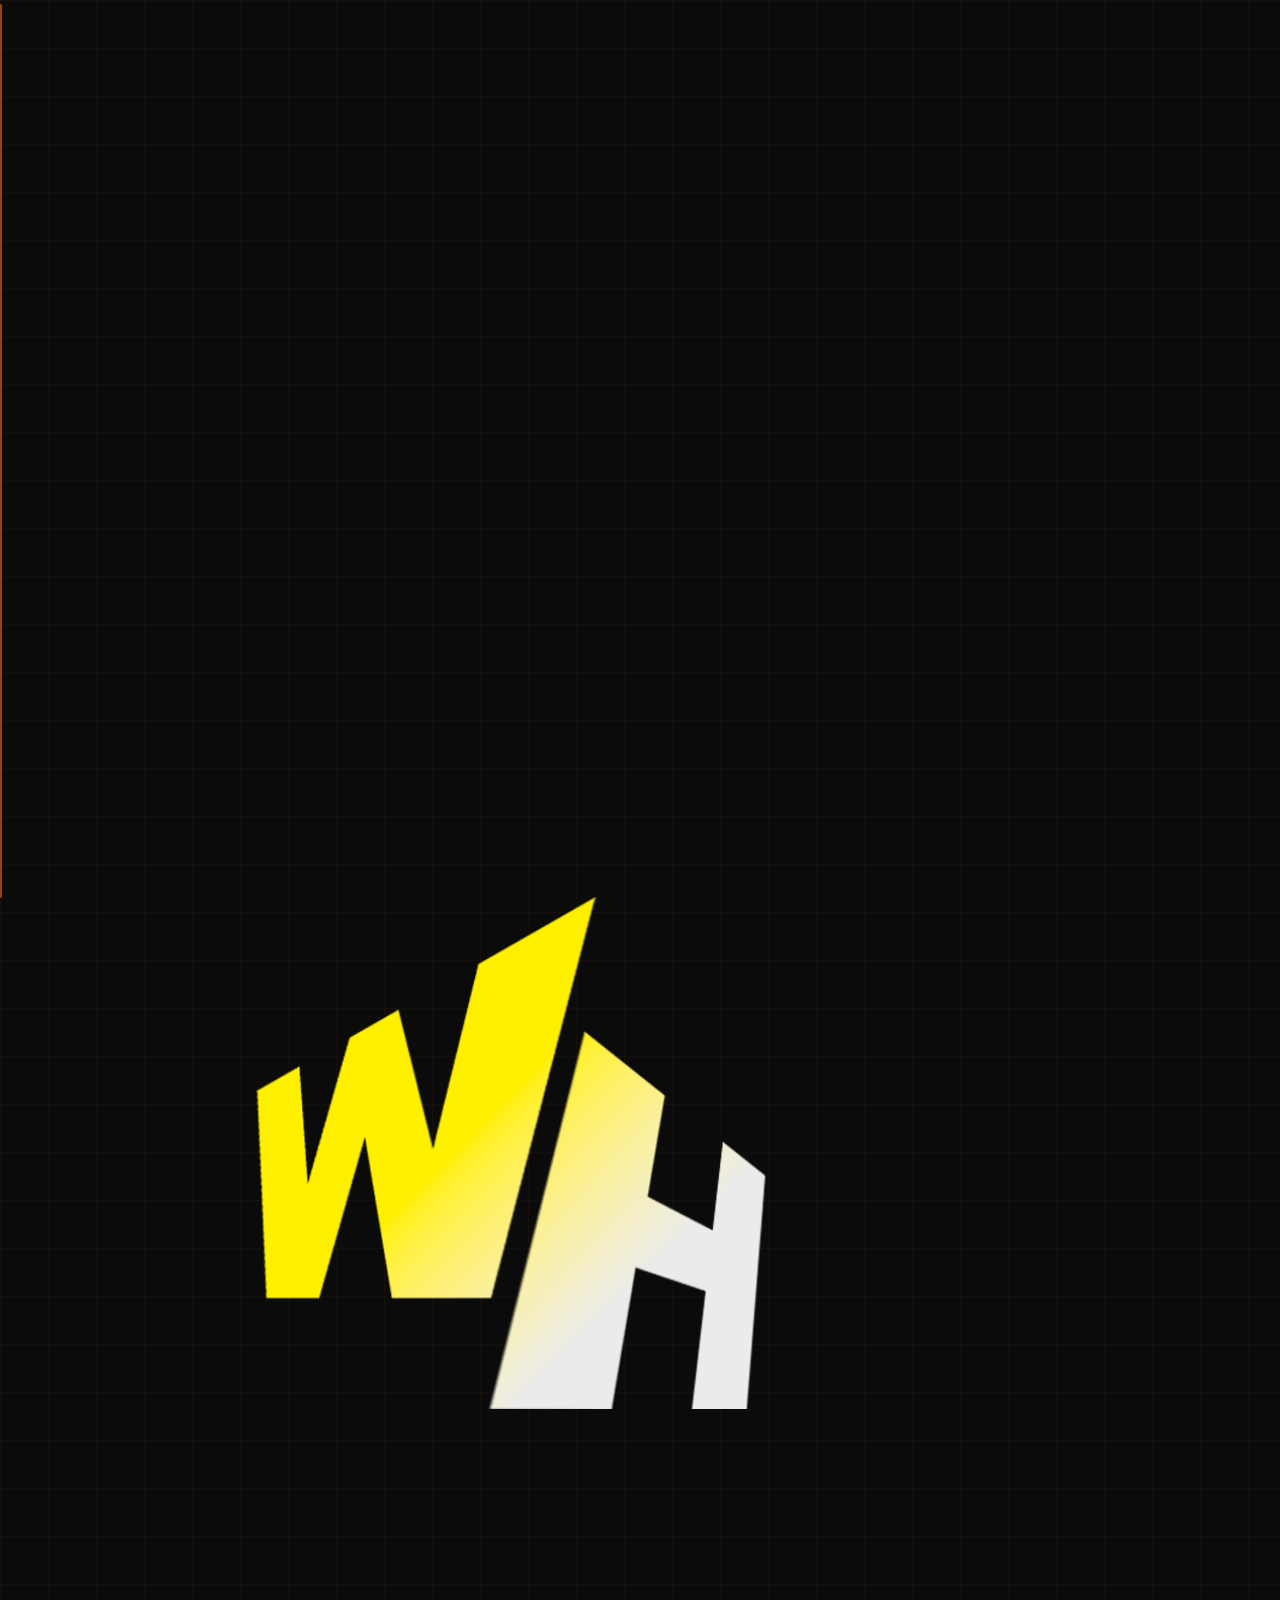
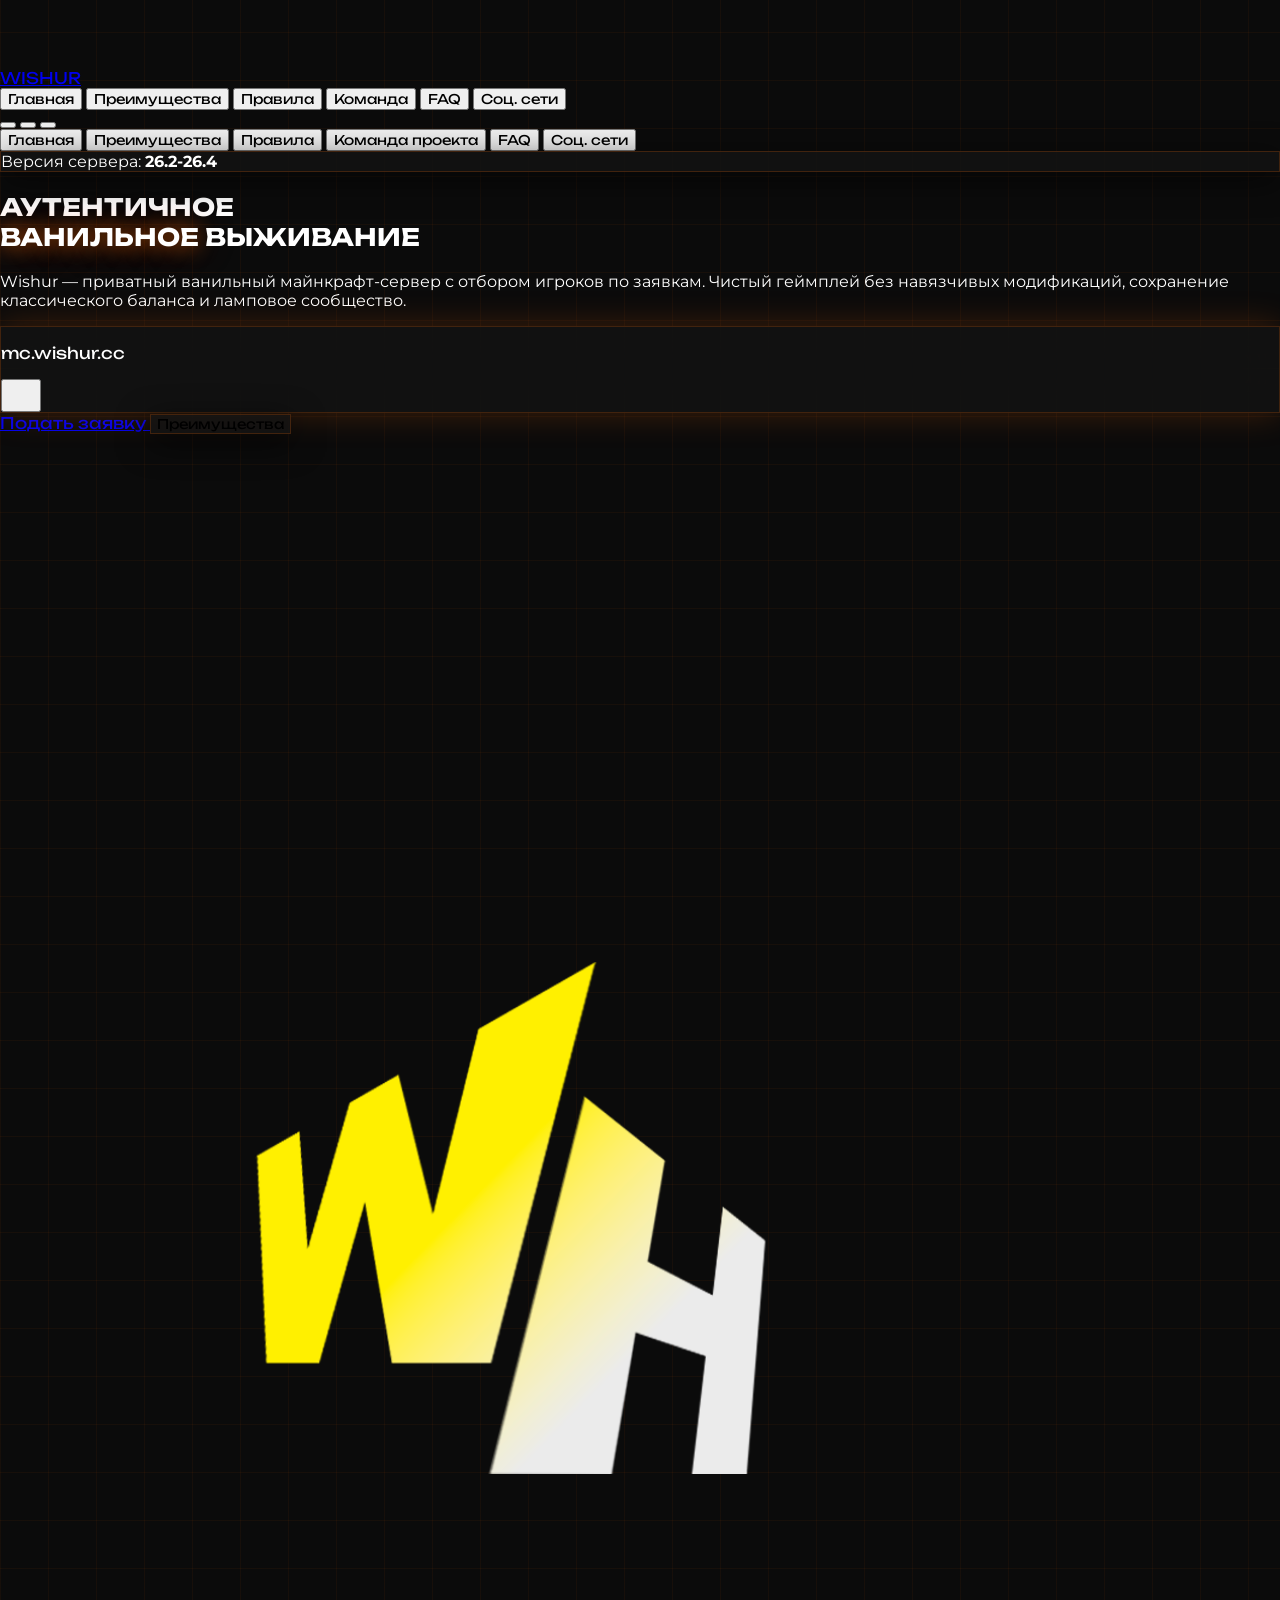
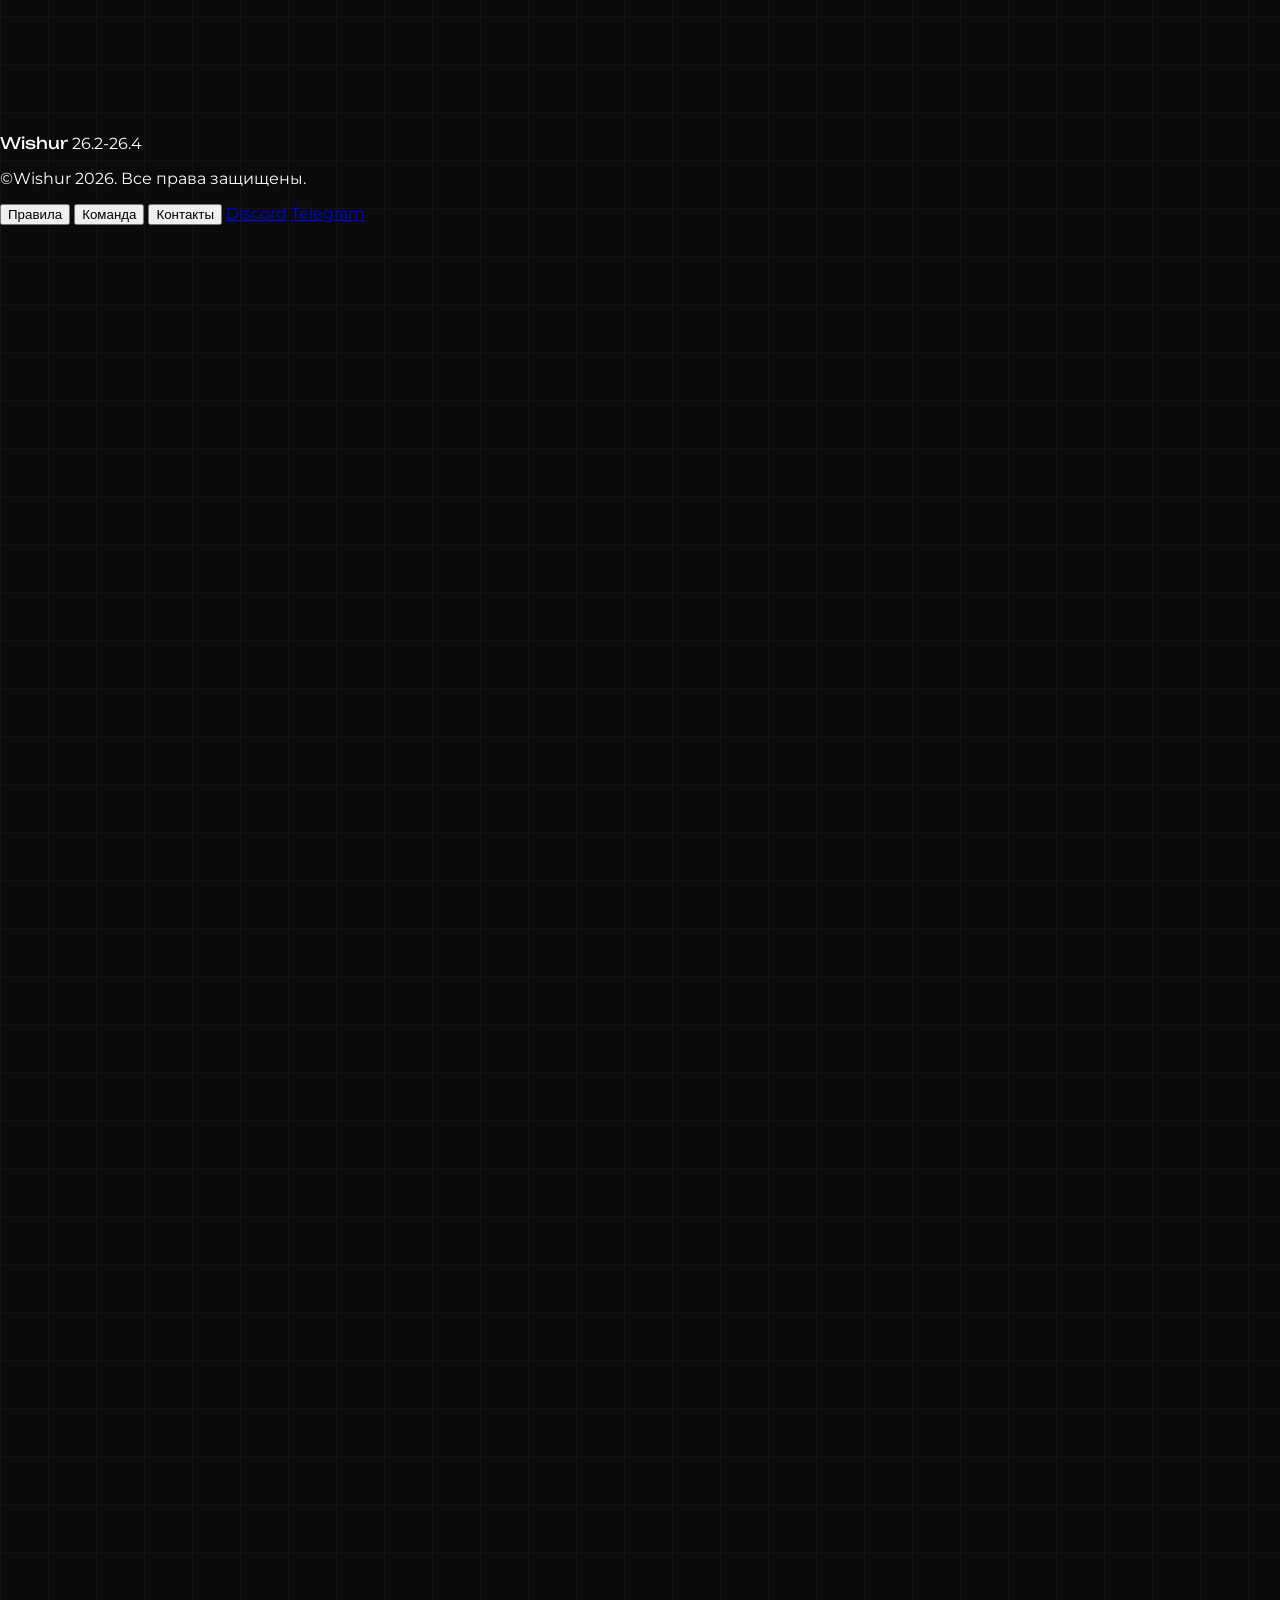
==== index.html @ 57e20005 "Add files via upload" ====
<!DOCTYPE html>
<html lang="ru" class="scroll-smooth">
<head>
  <meta charset="UTF-8">
  <meta name="viewport" content="width=device-width, initial-scale=1.0">
  <title>Wishur</title>
  <link rel="icon" type="image/png" href="assets/logo.png">
  <script src="https://cdn.tailwindcss.com"></script>
  <script src="https://unpkg.com/lucide@latest"></script>
  <link rel="preconnect" href="https://fonts.googleapis.com">
  <link rel="preconnect" href="https://fonts.gstatic.com" crossorigin>
  <link href="https://fonts.googleapis.com/css2?family=Montserrat:ital,wght@0,300;0,400;0,500;0,600;0,700;1,400&family=Unbounded:wght@400;600;700;800;900&display=swap" rel="stylesheet">
  <script>
    tailwind.config = {
      theme: {
        extend: {
          fontFamily: {
            sans: ['Montserrat', 'sans-serif'],
            heading: ['Unbounded', 'sans-serif']
          },
          colors: {
            brand: {
              50: '#fff7ed',
              100: '#ffedd5',
              200: '#fed7aa',
              300: '#fdba74',
              400: '#fb923c',
              500: '#FF6A00',
              600: '#ea580c',
              700: '#C94700',
              800: '#9a3412',
              900: '#7c2d12',
              950: '#431407',
              glow: '#FF6A00',
              dark: '#0B0B0B',
              surface: '#151515'
            },
            muted: '#A0A0A0'
          }
        }
      }
    }
  </script>
  <script>
    if (localStorage.getItem('theme') === 'light') document.documentElement.classList.add('light');
  </script>
  <style>
    :root {
      --color-primary: #FF6A00;
      --color-secondary: #C94700;
      --color-bg: #0B0B0B;
      --color-surface: #151515;
      --color-text: #FFFFFF;
      --color-muted: #A0A0A0;
    }

    html.theme-anim * {
      transition: background-color 0.4s cubic-bezier(0.16,1,0.3,1),
                  color 0.4s cubic-bezier(0.16,1,0.3,1),
                  border-color 0.4s cubic-bezier(0.16,1,0.3,1),
                  box-shadow 0.4s cubic-bezier(0.16,1,0.3,1) !important;
    }

    body {
      background-color: #0B0B0B;
      color: #FFFFFF;
      font-family: 'Montserrat', sans-serif;
      overflow-x: hidden;
      margin: 0;
      min-height: 100vh;
      min-height: 100dvh;
      display: flex;
      flex-direction: column;
    }

    ::-webkit-scrollbar {
      width: 10px;
    }
    ::-webkit-scrollbar-track {
      background: #0B0B0B;
    }
    ::-webkit-scrollbar-thumb {
      background: #262626;
      border-radius: 5px;
      border: 2px solid #0B0B0B;
    }
    ::-webkit-scrollbar-thumb:hover {
      background: #FF6A00;
    }

    .font-heading { font-family: 'Unbounded', sans-serif; }

    .glass-panel {
      background: rgba(21, 21, 21, 0.75);
      backdrop-filter: blur(20px);
      -webkit-backdrop-filter: blur(20px);
      border: 1px solid rgba(255, 106, 0, 0.2);
      box-shadow: 0 8px 32px 0 rgba(0, 0, 0, 0.7);
    }

    .glass-panel-hover {
      transition: transform 0.5s cubic-bezier(0.16, 1, 0.3, 1),
                  border-color 0.5s cubic-bezier(0.16, 1, 0.3, 1),
                  box-shadow 0.5s cubic-bezier(0.16, 1, 0.3, 1);
    }
    .glass-panel-hover:hover {
      transform: translateY(-5px);
      border-color: rgba(255, 106, 0, 0.45);
      box-shadow: 0 16px 45px -10px rgba(255, 106, 0, 0.32);
    }

    .glow-text {
      text-shadow: 0 0 20px rgba(255, 106, 0, 0.65), 0 0 40px rgba(201, 71, 0, 0.35);
    }
    .glow-box {
      box-shadow: 0 0 35px rgba(255, 106, 0, 0.22);
    }

    .bg-grid {
      background-size: 48px 48px;
      background-image: linear-gradient(to right, rgba(255, 106, 0, 0.05) 1px, transparent 1px),
                        linear-gradient(to bottom, rgba(255, 106, 0, 0.05) 1px, transparent 1px);
    }

    .orb {
      position: absolute;
      border-radius: 50%;
      filter: blur(120px);
      pointer-events: none;
    }
    @keyframes liquid1 {
      0%, 100% { transform: translate(0, 0) scale(1); }
      33% { transform: translate(70px, 40px) scale(1.12); }
      66% { transform: translate(-40px, 70px) scale(0.92); }
    }
    @keyframes liquid2 {
      0%, 100% { transform: translate(0, 0) scale(1); }
      33% { transform: translate(-60px, -50px) scale(1.08); }
      66% { transform: translate(50px, -70px) scale(0.96); }
    }
    .orb-1 { animation: liquid1 28s ease-in-out infinite; }
    .orb-2 { animation: liquid2 36s ease-in-out infinite; }

    .page-view {
      display: none;
      opacity: 0;
      transform: translateY(16px);
      transition: opacity 0.45s cubic-bezier(0.16, 1, 0.3, 1), transform 0.45s cubic-bezier(0.16, 1, 0.3, 1);
    }
    .page-view.active {
      display: block;
      opacity: 1;
      transform: translateY(0);
    }

    .nav-pill {
      position: absolute;
      height: calc(100% - 8px);
      top: 4px;
      transition: all 0.4s cubic-bezier(0.16, 1, 0.3, 1);
      border-radius: 12px;
      background: rgba(255, 106, 0, 0.22);
      border: 1px solid rgba(255, 106, 0, 0.45);
    }

    .toast {
      transform: translateY(100px);
      opacity: 0;
      transition: all 0.4s cubic-bezier(0.16, 1, 0.3, 1);
    }
    .toast.show {
      transform: translateY(0);
      opacity: 1;
    }

    .reveal {
      opacity: 0;
      transform: translateY(24px);
      transition: opacity 0.7s cubic-bezier(0.16, 1, 0.3, 1), transform 0.7s cubic-bezier(0.16, 1, 0.3, 1);
    }
    .reveal.visible {
      opacity: 1;
      transform: translateY(0);
    }

    a, button {
      transition: all 0.4s cubic-bezier(0.16, 1, 0.3, 1);
    }
    main { flex: 1 0 auto; }
    footer { flex-shrink: 0; }

    html.light .icon-sun { display: none; }
    html:not(.light) .icon-moon { display: none; }

    .light body { background-color: #fbfbfb; color: #151515; }
    .light .bg-grid {
      background-image: linear-gradient(to right, rgba(255, 106, 0, 0.08) 1px, transparent 1px),
                        linear-gradient(to bottom, rgba(255, 106, 0, 0.08) 1px, transparent 1px);
    }
    .light .orb { opacity: 0.28; }
    .light .glass-panel {
      background: rgba(255, 255, 255, 0.85);
      border-color: rgba(255, 106, 0, 0.25);
      box-shadow: 0 8px 32px 0 rgba(255, 106, 0, 0.1);
    }
    .light header {
      background-color: rgba(255, 255, 255, 0.9);
      border-color: rgba(255, 106, 0, 0.2);
    }
    .light footer {
      background-color: rgba(255, 255, 255, 0.92);
      border-color: rgba(255, 106, 0, 0.15);
    }
    .light .text-white { color: #151515 !important; }
    .light .text-muted, .light .text-gray-300, .light .text-gray-400 { color: #555555 !important; }
    .light .bg-brand-surface { background-color: #f0f0f0 !important; }
    .light #cursorGlow {
      background: radial-gradient(circle, rgba(255, 106, 0, 0.15) 0%, rgba(255, 106, 0, 0) 70%);
    }

    #particles { transition: opacity 0.5s cubic-bezier(0.16,1,0.3,1); }
    #cursorGlow {
      position: fixed; width: 320px; height: 320px; border-radius: 50%;
      background: radial-gradient(circle, rgba(255,106,0,0.18) 0%, rgba(255,106,0,0) 70%);
      pointer-events: none; z-index: 9999; transform: translate(-50%, -50%);
      transition: opacity 0.4s cubic-bezier(0.16,1,0.3,1);
      opacity: 0; mix-blend-mode: screen;
    }

    /* FAQ: плавное выплывание вниз при открытии и вверх при закрытии */
    .faq-content {
      max-height: 0;
      overflow: hidden;
      opacity: 0;
      transform: translateY(-8px);
      transition: max-height 0.45s cubic-bezier(0.16,1,0.3,1),
                  opacity 0.45s cubic-bezier(0.16,1,0.3,1),
                  transform 0.45s cubic-bezier(0.16,1,0.3,1);
    }
    .faq-content.open {
      max-height: 500px;
      opacity: 1;
      transform: translateY(0);
    }

    /* Copy button animation */
    .copy-btn-icon {
      position: relative;
      display: inline-flex;
      align-items: center;
      justify-content: center;
      width: 24px;
      height: 24px;
    }
    .copy-btn-icon .icon-copy,
    .copy-btn-icon .icon-check {
      position: absolute;
      inset: 0;
      display: flex;
      align-items: center;
      justify-content: center;
      transition: opacity 0.3s cubic-bezier(0.16,1,0.3,1),
                  transform 0.3s cubic-bezier(0.16,1,0.3,1);
    }
    .copy-btn-icon .icon-check {
      opacity: 0;
      transform: scale(0.5) rotate(-20deg);
      color: #34d399;
    }
    .copy-btn-icon.copied .icon-copy {
      opacity: 0;
      transform: scale(0.5) rotate(20deg);
    }
    .copy-btn-icon.copied .icon-check {
      opacity: 1;
      transform: scale(1) rotate(0deg);
    }

    .icon-svg {
      display: inline-block;
      vertical-align: middle;
      flex-shrink: 0;
    }
  </style>
</head>
<body class="bg-[#0B0B0B] text-white min-h-screen flex flex-col bg-grid relative selection:bg-[#FF6A00] selection:text-white">
  <div id="cursorGlow"></div>

  <!-- Ambient Glow Orbs -->
  <div class="fixed inset-0 overflow-hidden pointer-events-none z-0">
    <div class="orb orb-1 w-[550px] h-[550px] bg-[#FF6A00]/15 top-[-100px] left-[-120px]"></div>
    <div class="orb orb-2 w-[650px] h-[650px] bg-[#C94700]/15 bottom-[-140px] right-[-100px]"></div>
  </div>

  <canvas id="particles" class="fixed inset-0 pointer-events-none z-0"></canvas>

  <!-- Header -->
  <header class="sticky top-0 z-50 backdrop-blur-2xl bg-[#0B0B0B]/85 border-b border-[#FF6A00]/20 px-3 lg:px-6 py-3.5 transition-colors">
    <div class="max-w-7xl mx-auto flex items-center justify-between gap-3 flex-nowrap">

      <!-- Logo -->
      <a href="#" onclick="switchPage('home');return false;" class="flex items-center gap-3 group shrink-0">
        <div class="w-10 h-10 rounded-xl bg-[#151515] border border-[#FF6A00]/40 flex items-center justify-center overflow-hidden p-1 group-hover:border-[#FF6A00] transition-all shadow-[0_0_15px_rgba(255,106,0,0.3)]">
          <img src="assets/logo.png" alt="Wishur" class="w-full h-full object-contain">
        </div>
        <span class="font-heading font-extrabold text-xl lg:text-2xl tracking-wider text-white whitespace-nowrap">
          WISHUR
        </span>
      </a>

      <!-- Desktop Navigation (one row, no expansion) -->
      <nav class="hidden md:flex items-center gap-1 bg-[#151515]/80 p-1 rounded-2xl border border-[#FF6A00]/25 relative flex-nowrap min-w-0 overflow-x-auto" id="desktopNav">
        <div id="navPill" class="nav-pill pointer-events-none"></div>
        <button onclick="switchPage('home')" data-nav="home" class="nav-btn relative z-10 px-3 py-2 rounded-xl text-[11px] font-semibold uppercase font-heading text-white transition-colors whitespace-nowrap">Главная</button>
        <button onclick="switchPage('features')" data-nav="features" class="nav-btn relative z-10 px-3 py-2 rounded-xl text-[11px] font-semibold uppercase font-heading text-[#A0A0A0] hover:text-white transition-colors whitespace-nowrap">Преимущества</button>
        <button onclick="switchPage('rules')" data-nav="rules" class="nav-btn relative z-10 px-3 py-2 rounded-xl text-[11px] font-semibold uppercase font-heading text-[#A0A0A0] hover:text-white transition-colors whitespace-nowrap">Правила</button>
        <button onclick="switchPage('team')" data-nav="team" class="nav-btn relative z-10 px-3 py-2 rounded-xl text-[11px] font-semibold uppercase font-heading text-[#A0A0A0] hover:text-white transition-colors whitespace-nowrap">Команда</button>
        <button onclick="switchPage('faq')" data-nav="faq" class="nav-btn relative z-10 px-3 py-2 rounded-xl text-[11px] font-semibold uppercase font-heading text-[#A0A0A0] hover:text-white transition-colors whitespace-nowrap">FAQ</button>
        <button onclick="switchPage('socials')" data-nav="socials" class="nav-btn relative z-10 px-3 py-2 rounded-xl text-[11px] font-semibold uppercase font-heading text-[#A0A0A0] hover:text-white transition-colors whitespace-nowrap">Соц. сети</button>
      </nav>

      <!-- Right Actions -->
      <div class="flex items-center gap-1.5 shrink-0">
        <button id="themeToggle" onclick="toggleTheme()" aria-label="Сменить тему" class="w-9 h-9 flex items-center justify-center rounded-xl bg-[#151515] border border-[#FF6A00]/25 text-[#FF6A00] hover:text-white hover:border-[#FF6A00] hover:bg-[#C94700]/30">
          <i data-lucide="sun" class="w-[18px] h-[18px] icon-sun"></i>
          <i data-lucide="moon" class="w-[18px] h-[18px] icon-moon"></i>
        </button>
        <button id="particleToggle" onclick="toggleParticles()" aria-label="Эффекты частиц" class="w-9 h-9 flex items-center justify-center rounded-xl bg-[#151515] border border-[#FF6A00]/25 text-[#FF6A00] hover:text-white hover:border-[#FF6A00] hover:bg-[#C94700]/30">
          <i data-lucide="sparkles" class="w-[18px] h-[18px]"></i>
        </button>

        <!-- Mobile Menu Button -->
        <button id="mobileMenuBtn" aria-label="Открыть меню" class="md:hidden p-2 rounded-xl bg-[#151515] border border-[#FF6A00]/30 text-white">
          <i data-lucide="menu" class="w-6 h-6"></i>
        </button>
      </div>
    </div>

    <!-- Mobile Drawer Menu -->
    <div id="mobileMenu" class="hidden md:hidden px-4 pt-4 pb-6 border-t border-[#FF6A00]/15 bg-[#0B0B0B]/95 backdrop-blur-2xl mt-3">
      <nav class="flex flex-col gap-2">
        <button onclick="switchPage('home');toggleMobileMenu()" class="text-left px-4 py-3 rounded-xl text-sm font-semibold font-heading uppercase text-gray-200 hover:bg-[#FF6A00]/15">Главная</button>
        <button onclick="switchPage('features');toggleMobileMenu()" class="text-left px-4 py-3 rounded-xl text-sm font-semibold font-heading uppercase text-gray-200 hover:bg-[#FF6A00]/15">Преимущества</button>
        <button onclick="switchPage('rules');toggleMobileMenu()" class="text-left px-4 py-3 rounded-xl text-sm font-semibold font-heading uppercase text-gray-200 hover:bg-[#FF6A00]/15">Правила</button>
        <button onclick="switchPage('team');toggleMobileMenu()" class="text-left px-4 py-3 rounded-xl text-sm font-semibold font-heading uppercase text-gray-200 hover:bg-[#FF6A00]/15">Команда проекта</button>
        <button onclick="switchPage('faq');toggleMobileMenu()" class="text-left px-4 py-3 rounded-xl text-sm font-semibold font-heading uppercase text-gray-200 hover:bg-[#FF6A00]/15">FAQ</button>
        <button onclick="switchPage('socials');toggleMobileMenu()" class="text-left px-4 py-3 rounded-xl text-sm font-semibold font-heading uppercase text-gray-200 hover:bg-[#FF6A00]/15">Соц. сети</button>
      </nav>
    </div>
  </header>

  <main class="relative z-10 max-w-7xl mx-auto px-4 lg:px-8 py-10 w-full">
    <!-- ==================== СТРАНИЦА: ГЛАВНАЯ ==================== -->
    <section id="page-home" class="page-view active">
      <div class="text-center pt-6 md:pt-12 pb-8 max-w-4xl mx-auto">
        <!-- Version Badge -->
        <div class="inline-flex items-center gap-2.5 px-4 py-2 rounded-full glass-panel border-[#FF6A00]/40 text-[#FF6A00] text-xs md:text-sm font-semibold mb-6">
          <span class="w-2.5 h-2.5 rounded-full bg-[#FF6A00] animate-ping"></span>
          Версия сервера: <strong class="text-white tracking-wider">26.2-26.4</strong>
        </div>

        <h1 class="font-heading font-black text-4xl sm:text-6xl lg:text-7xl tracking-tight text-white mb-6 leading-tight">
          АУТЕНТИЧНОЕ <br>
          <span class="text-transparent bg-clip-text bg-gradient-to-r from-[#FF6A00] via-[#fb923c] to-[#C94700] glow-text">ВАНИЛЬНОЕ</span> ВЫЖИВАНИЕ
        </h1>

        <p class="max-w-2xl mx-auto text-[#A0A0A0] text-base sm:text-lg mb-10 leading-relaxed font-normal">
          Wishur — приватный ванильный майнкрафт-сервер с отбором игроков по заявкам. Чистый геймплей без навязчивых модификаций, сохранение классического баланса и ламповое сообщество.
        </p>

        <!-- IP & Actions -->
        <div class="flex flex-col sm:flex-row items-stretch justify-center gap-3 max-w-2xl mx-auto">

          <!-- Simplified IP Copy Box -->
          <div class="w-full sm:w-auto h-14 flex items-center justify-between gap-3 px-4 rounded-2xl glass-panel border-[#FF6A00]/30 glow-box">
            <p class="font-heading font-bold text-[#FF6A00] text-base select-all whitespace-nowrap">mc.wishur.cc</p>
            <button onclick="copyIP(this)" id="copyBtn" class="w-9 h-9 flex items-center justify-center rounded-lg bg-[#FF6A00]/20 hover:bg-[#FF6A00]/40 border border-[#FF6A00]/40 text-white transition-all active:scale-75 flex-shrink-0" aria-label="Скопировать IP">
              <span class="copy-btn-icon">
                <span class="icon-copy">
                  <i data-lucide="copy" class="w-4 h-4 text-[#FF6A00]"></i>
                </span>
                <span class="icon-check">
                  <i data-lucide="check" class="w-4 h-4"></i>
                </span>
              </span>
            </button>
          </div>

          <!-- Apply / Discord Button -->
          <a href="https://discord.com/invite/4WKTuSXs6c" target="_blank" rel="noopener" class="w-full sm:w-auto h-14 px-6 rounded-2xl bg-gradient-to-r from-[#FF6A00] to-[#C94700] hover:from-[#ff7c1a] hover:to-[#db4e00] text-white font-heading text-xs font-bold uppercase tracking-wider flex items-center justify-center gap-2.5 shadow-[0_0_25px_rgba(255,106,0,0.4)] hover:scale-[1.02] whitespace-nowrap flex-shrink-0">
            <i data-lucide="file-check" class="w-5 h-5"></i>Подать заявку
          </a>

          <!-- Advantages shortcut -->
          <button onclick="switchPage('features')" class="w-full sm:w-auto h-14 px-6 rounded-2xl glass-panel glass-panel-hover font-heading text-xs font-bold uppercase tracking-wider text-white border-[#FF6A00]/30 flex items-center justify-center gap-2.5 whitespace-nowrap flex-shrink-0">
            <i data-lucide="compass" class="w-5 h-5 text-[#FF6A00]"></i>Преимущества
          </button>
        </div>

        <!-- Live Server Status Card with Refresh -->
        <div class="mt-8 max-w-lg mx-auto p-4 rounded-2xl glass-panel border-[#FF6A00]/25 flex items-center justify-between text-left reveal">
          <div class="flex items-center gap-3">
            <div class="w-10 h-10 rounded-xl bg-[#151515] border border-[#FF6A00]/30 flex items-center justify-center text-[#FF6A00]">
              <i data-lucide="server" class="w-5 h-5"></i>
            </div>
            <div>
              <p class="text-xs text-[#A0A0A0] font-heading uppercase">Текущий статус</p>
              <p id="liveStatusDetail" class="text-sm font-heading font-semibold text-white">Проверка сервера...</p>
            </div>
          </div>
          <div class="flex items-center gap-3">
            <div class="text-right">
              <p class="text-xs text-[#A0A0A0] font-heading uppercase">Игроков в сети</p>
              <p id="livePlayerDetail" class="text-sm font-heading font-bold text-[#FF6A00]">—</p>
            </div>
            <button id="refreshStatusBtn" onclick="refreshServerStatus(this)" class="w-9 h-9 flex items-center justify-center rounded-xl bg-[#151515] border border-[#FF6A00]/30 text-[#FF6A00] hover:text-white hover:border-[#FF6A00] hover:bg-[#C94700]/30 flex-shrink-0" aria-label="Обновить статус сервера">
              <i data-lucide="refresh-cw" class="w-4 h-4" id="refreshStatusIcon"></i>
            </button>
          </div>
        </div>
      </div>

      <div class="divider max-w-4xl mx-auto h-px bg-gradient-to-r from-transparent via-[#FF6A00]/30 to-transparent my-12"></div>

      <!-- Quick Intro Section -->
      <div class="max-w-3xl mx-auto text-center space-y-4 reveal">
        <p class="text-[#A0A0A0] text-sm sm:text-base leading-relaxed font-normal">
          Добро пожаловать на <strong class="text-white">Wishur</strong> — сервер, созданный для ценителей подлинного ванильного геймплея. Здесь нет доната, дающего преимущество, а доступ выдается только после рассмотрения заявки.
        </p>
        <div class="flex flex-wrap items-center justify-center gap-3 pt-2">
          <span class="px-3.5 py-1 rounded-xl bg-[#151515] border border-[#FF6A00]/25 text-xs text-gray-300 font-heading">Версия: 26.2-26.4</span>
          <span class="px-3.5 py-1 rounded-xl bg-[#151515] border border-[#FF6A00]/25 text-xs text-gray-300 font-heading">Вход по заявкам</span>
          <span class="px-3.5 py-1 rounded-xl bg-[#151515] border border-[#FF6A00]/25 text-xs text-gray-300 font-heading">Честная ванила</span>
        </div>
      </div>
    </section>

    <!-- ==================== СТРАНИЦА: ПРЕИМУЩЕСТВА ==================== -->
    <section id="page-features" class="page-view">
      <div class="text-center mb-12">
        <div class="inline-flex items-center gap-2 px-4 py-1.5 rounded-full glass-panel border-[#FF6A00]/30 text-[#FF6A00] text-xs font-semibold mb-3">
          <i data-lucide="sparkles" class="w-3.5 h-3.5 text-[#FF6A00]"></i>Особенности сервера
        </div>
        <h2 class="font-heading font-extrabold text-2xl sm:text-4xl text-white mb-3">ПРЕИМУЩЕСТВА</h2>
        <p class="text-[#A0A0A0] text-sm sm:text-base max-w-xl mx-auto">Ключевые принципы и философия майнкрафт сервера Wishur</p>
      </div>

      <div class="grid grid-cols-1 md:grid-cols-3 gap-6 sm:gap-8 max-w-6xl mx-auto">
        <!-- Преимущество 1 -->
        <div class="glass-panel glass-panel-hover p-8 rounded-3xl relative overflow-hidden group reveal flex flex-col justify-between">
          <div>
            <div class="w-14 h-14 rounded-2xl bg-[#151515] border border-[#FF6A00]/30 flex items-center justify-center text-[#FF6A00] mb-6 group-hover:scale-110 transition-transform shadow-[0_0_20px_rgba(255,106,0,0.2)]">
              <i data-lucide="shield-check" class="w-7 h-7"></i>
            </div>
            <h3 class="font-heading font-bold text-lg sm:text-xl text-white mb-4">Сохранение ванильной механики</h3>
            <p class="text-[#A0A0A0] leading-relaxed text-sm font-normal">
              На сервере не применяются плагины, которые кардинально меняют базовые игровые процессы (например, систему прокачки, уникальные предметы или донатные механики). Используются только те плагины, которые затрагивают незначительные элементы — вход в игру, защиту аккаунта, античит или функционал чата с косметикой. Это позволяет сохранить аутентичный опыт, близкий к одиночной игры.
            </p>
          </div>
          <div class="mt-6 pt-4 border-t border-[#FF6A00]/15 flex items-center gap-2 text-xs font-heading text-[#FF6A00]">
            <i data-lucide="check" class="w-4 h-4"></i>Честный баланс
          </div>
        </div>

        <!-- Преимущество 2 -->
        <div class="glass-panel glass-panel-hover p-8 rounded-3xl relative overflow-hidden group reveal flex flex-col justify-between">
          <div>
            <div class="w-14 h-14 rounded-2xl bg-[#151515] border border-[#FF6A00]/30 flex items-center justify-center text-[#FF6A00] mb-6 group-hover:scale-110 transition-transform shadow-[0_0_20px_rgba(255,106,0,0.2)]">
              <i data-lucide="user-check" class="w-7 h-7"></i>
            </div>
            <h3 class="font-heading font-bold text-lg sm:text-xl text-white mb-4">Отбор игроков через заявку</h3>
            <p class="text-[#A0A0A0] leading-relaxed text-sm font-normal">
              Доступ на сервер предоставляется после подачи заявки. Администрация проводит первичную проверку кандидатов, что позволяет отсеивать неадекватных или недобросовестных игроков. Такой подход способствует формированию стабильного и дружелюбного сообщества.
            </p>
          </div>
          <div class="mt-6 pt-4 border-t border-[#FF6A00]/15 flex items-center gap-2 text-xs font-heading text-[#FF6A00]">
            <i data-lucide="check" class="w-4 h-4"></i>Адекватное сообщество
          </div>
        </div>

        <!-- Преимущество 3 -->
        <div class="glass-panel glass-panel-hover p-8 rounded-3xl relative overflow-hidden group reveal flex flex-col justify-between">
          <div>
            <div class="w-14 h-14 rounded-2xl bg-[#151515] border border-[#FF6A00]/30 flex items-center justify-center text-[#FF6A00] mb-6 group-hover:scale-110 transition-transform shadow-[0_0_20px_rgba(255,106,0,0.2)]">
              <i data-lucide="crown" class="w-7 h-7"></i>
            </div>
            <h3 class="font-heading font-bold text-lg sm:text-xl text-white mb-4">Разнообразие косметических опций</h3>
            <p class="text-[#A0A0A0] leading-relaxed text-sm font-normal">
              Игроки могут получать уникальные головные уборы — как бесплатно в рамках игровых событий, так и через покупку на официальном сайте. Это делает внутриигровые привилегии доступными не только для спонсоров, но и для активных участников сообщества.
            </p>
          </div>
          <div class="mt-6 pt-4 border-t border-[#FF6A00]/15 flex items-center gap-2 text-xs font-heading text-[#FF6A00]">
            <i data-lucide="check" class="w-4 h-4"></i>Уникальная косметика
          </div>
        </div>
      </div>
    </section>

    <!-- ==================== СТРАНИЦА: ПРАВИЛА ==================== -->
    <section id="page-rules" class="page-view">
      <div class="text-center mb-12">
        <div class="inline-flex items-center gap-2 px-4 py-1.5 rounded-full glass-panel border-[#FF6A00]/30 text-[#FF6A00] text-xs font-medium mb-3">
          <svg class="w-4 h-4 text-[#FF6A00]" viewBox="0 0 24 24" fill="none" stroke="currentColor" stroke-width="2" stroke-linecap="round" stroke-linejoin="round">
            <path d="M14 2H6a2 2 0 0 0-2 2v16a2 2 0 0 0 2 2h12a2 2 0 0 0 2-2V8z"></path>
            <polyline points="14 2 14 8 20 8"></polyline>
            <line x1="16" y1="13" x2="8" y2="13"></line>
            <line x1="16" y1="17" x2="8" y2="17"></line>
            <polyline points="10 9 9 9 8 9"></polyline>
          </svg>
          Официальный регламент Wishur
        </div>
        <h2 class="font-heading font-extrabold text-2xl sm:text-4xl text-white mb-3">ПРАВИЛА СЕРВЕРА</h2>
        <p class="text-[#A0A0A0] text-sm sm:text-base max-w-xl mx-auto">Соблюдение данных правил обязательно для всех игроков проекта Wishur.</p>
      </div>

      <div class="max-w-4xl mx-auto space-y-6">

        <!-- 1. АККАУНТЫ -->
        <div class="glass-panel glass-panel-hover p-6 sm:p-8 rounded-3xl relative overflow-hidden reveal">
          <div class="flex items-center gap-4 mb-6">
            <div class="w-12 h-12 rounded-2xl bg-[#151515] border border-[#FF6A00]/30 flex items-center justify-center text-[#FF6A00] flex-shrink-0">
              <svg class="w-6 h-6" viewBox="0 0 24 24" fill="none" stroke="currentColor" stroke-width="2" stroke-linecap="round" stroke-linejoin="round">
                <path d="M20 21v-2a4 4 0 0 0-4-4H8a4 4 0 0 0-4 4v2"/>
                <circle cx="12" cy="7" r="4"/>
              </svg>
            </div>
            <div>
              <span class="text-xs font-heading font-semibold uppercase text-[#FF6A00] tracking-wider">Раздел 1</span>
              <h3 class="font-heading font-bold text-lg sm:text-xl text-white">АККАУНТЫ</h3>
            </div>
          </div>

          <div class="space-y-4 text-sm text-gray-200 leading-relaxed font-normal">
            <!-- 1.1 -->
            <div class="p-4 rounded-2xl bg-[#0B0B0B]/60 border border-white/5 space-y-2">
              <div class="flex items-start gap-3">
                <span class="px-2 py-0.5 rounded-lg bg-[#151515] border border-[#FF6A00]/30 font-heading font-bold text-xs text-[#FF6A00] flex-shrink-0 mt-0.5">1.1</span>
                <p>Запрещён взлом, вход, передача аккаунта.</p>
              </div>
              <div class="flex items-center gap-2 pl-9 text-xs text-rose-400 font-medium">
                <svg class="w-4 h-4 flex-shrink-0" viewBox="0 0 24 24" fill="none" stroke="currentColor" stroke-width="2.5" stroke-linecap="round" stroke-linejoin="round">
                  <circle cx="12" cy="12" r="10"/><line x1="15" y1="9" x2="9" y2="15"/><line x1="9" y1="9" x2="15" y2="15"/>
                </svg>
                <span><strong>Наказание:</strong> Бан навсегда</span>
              </div>
            </div>

            <!-- 1.2 -->
            <div class="p-4 rounded-2xl bg-[#0B0B0B]/60 border border-white/5 space-y-2">
              <div class="flex items-start gap-3">
                <span class="px-2 py-0.5 rounded-lg bg-[#151515] border border-[#FF6A00]/30 font-heading font-bold text-xs text-[#FF6A00] flex-shrink-0 mt-0.5">1.2</span>
                <p>Запрещён второй аккаунт/обход правил, используя второй аккаунт. (Мультиаккаунт)</p>
              </div>
              <div class="flex items-center gap-2 pl-9 text-xs text-rose-400 font-medium">
                <svg class="w-4 h-4 flex-shrink-0" viewBox="0 0 24 24" fill="none" stroke="currentColor" stroke-width="2.5" stroke-linecap="round" stroke-linejoin="round">
                  <circle cx="12" cy="12" r="10"/><line x1="15" y1="9" x2="9" y2="15"/><line x1="9" y1="9" x2="15" y2="15"/>
                </svg>
                <span><strong>Наказание:</strong> Бан навсегда</span>
              </div>
            </div>

            <!-- 1.3 -->
            <div class="p-4 rounded-2xl bg-[#0B0B0B]/60 border border-white/5 space-y-2">
              <div class="flex items-start gap-3">
                <span class="px-2 py-0.5 rounded-lg bg-[#151515] border border-[#FF6A00]/30 font-heading font-bold text-xs text-[#FF6A00] flex-shrink-0 mt-0.5">1.3</span>
                <p>Запрещёно скрытие багов, дюпов или игроков, нарушающие правила.</p>
              </div>
              <div class="flex items-center gap-2 pl-9 text-xs text-rose-400 font-medium">
                <svg class="w-4 h-4 flex-shrink-0" viewBox="0 0 24 24" fill="none" stroke="currentColor" stroke-width="2.5" stroke-linecap="round" stroke-linejoin="round">
                  <circle cx="12" cy="12" r="10"/><line x1="15" y1="9" x2="9" y2="15"/><line x1="9" y1="9" x2="15" y2="15"/>
                </svg>
                <span><strong>Наказание:</strong> Бан навсегда</span>
              </div>
            </div>

            <!-- 1.4 -->
            <div class="p-4 rounded-2xl bg-[#0B0B0B]/60 border border-white/5 space-y-2">
              <div class="flex items-start gap-3">
                <span class="px-2 py-0.5 rounded-lg bg-[#151515] border border-[#FF6A00]/30 font-heading font-bold text-xs text-[#FF6A00] flex-shrink-0 mt-0.5">1.4</span>
                <p>Запрещены скины, ники, содержащие политики или запрещённые темы на твиче.</p>
              </div>
              <div class="flex items-center gap-2 pl-9 text-xs text-rose-400 font-medium">
                <svg class="w-4 h-4 flex-shrink-0" viewBox="0 0 24 24" fill="none" stroke="currentColor" stroke-width="2.5" stroke-linecap="round" stroke-linejoin="round">
                  <circle cx="12" cy="12" r="10"/><line x1="15" y1="9" x2="9" y2="15"/><line x1="9" y1="9" x2="15" y2="15"/>
                </svg>
                <span><strong>Наказание:</strong> Смена скина/ника; при повторном нарушении бан 7 дней</span>
              </div>
            </div>
          </div>
        </div>

        <!-- 2. ПОВЕДЕНИЕ НА СЕРВЕРЕ -->
        <div class="glass-panel glass-panel-hover p-6 sm:p-8 rounded-3xl relative overflow-hidden reveal">
          <div class="flex items-center gap-4 mb-6">
            <div class="w-12 h-12 rounded-2xl bg-[#151515] border border-[#FF6A00]/30 flex items-center justify-center text-[#FF6A00] flex-shrink-0">
              <svg class="w-6 h-6" viewBox="0 0 24 24" fill="none" stroke="currentColor" stroke-width="2" stroke-linecap="round" stroke-linejoin="round">
                <path d="M17 21v-2a4 4 0 0 0-4-4H5a4 4 0 0 0-4 4v2"/>
                <circle cx="9" cy="7" r="4"/>
                <path d="M23 21v-2a4 4 0 0 0-3-3.87"/>
                <path d="M16 3.13a4 4 0 0 1 0 7.75"/>
              </svg>
            </div>
            <div>
              <span class="text-xs font-heading font-semibold uppercase text-[#FF6A00] tracking-wider">Раздел 2</span>
              <h3 class="font-heading font-bold text-lg sm:text-xl text-white">ПОВЕДЕНИЕ НА СЕРВЕРЕ</h3>
            </div>
          </div>

          <div class="space-y-4 text-sm text-gray-200 leading-relaxed font-normal">
            <!-- 2.1 -->
            <div class="p-4 rounded-2xl bg-[#0B0B0B]/60 border border-white/5 space-y-2">
              <div class="flex items-start gap-3">
                <span class="px-2 py-0.5 rounded-lg bg-[#151515] border border-[#FF6A00]/30 font-heading font-bold text-xs text-[#FF6A00] flex-shrink-0 mt-0.5">2.1</span>
                <p>Запрещено мешать игрокам.</p>
              </div>
              <div class="flex items-center gap-2 pl-9 text-xs text-rose-400 font-medium">
                <svg class="w-4 h-4 flex-shrink-0" viewBox="0 0 24 24" fill="none" stroke="currentColor" stroke-width="2.5" stroke-linecap="round" stroke-linejoin="round">
                  <circle cx="12" cy="12" r="10"/><line x1="15" y1="9" x2="9" y2="15"/><line x1="9" y1="9" x2="15" y2="15"/>
                </svg>
                <span><strong>Наказание:</strong> По вердикту судьи</span>
              </div>
            </div>

            <!-- 2.2 -->
            <div class="p-4 rounded-2xl bg-[#0B0B0B]/60 border border-white/5 space-y-2">
              <div class="flex items-start gap-3">
                <span class="px-2 py-0.5 rounded-lg bg-[#151515] border border-[#FF6A00]/30 font-heading font-bold text-xs text-[#FF6A00] flex-shrink-0 mt-0.5">2.2</span>
                <p>Запрещено использовать чужие фермы для своей выгоды.</p>
              </div>
              <div class="flex items-center gap-2 pl-9 text-xs text-rose-400 font-medium">
                <svg class="w-4 h-4 flex-shrink-0" viewBox="0 0 24 24" fill="none" stroke="currentColor" stroke-width="2.5" stroke-linecap="round" stroke-linejoin="round">
                  <circle cx="12" cy="12" r="10"/><line x1="15" y1="9" x2="9" y2="15"/><line x1="9" y1="9" x2="15" y2="15"/>
                </svg>
                <span><strong>Наказание:</strong> Штраф</span>
              </div>
            </div>

            <!-- 2.3 -->
            <div class="p-4 rounded-2xl bg-[#0B0B0B]/60 border border-white/5 space-y-2">
              <div class="flex items-start gap-3">
                <span class="px-2 py-0.5 rounded-lg bg-[#151515] border border-[#FF6A00]/30 font-heading font-bold text-xs text-[#FF6A00] flex-shrink-0 mt-0.5">2.3</span>
                <p>Запрещено причинять вред в ответ (самосуд).</p>
              </div>
              <div class="flex items-center gap-2 pl-9 text-xs text-rose-400 font-medium">
                <svg class="w-4 h-4 flex-shrink-0" viewBox="0 0 24 24" fill="none" stroke="currentColor" stroke-width="2.5" stroke-linecap="round" stroke-linejoin="round">
                  <circle cx="12" cy="12" r="10"/><line x1="15" y1="9" x2="9" y2="15"/><line x1="9" y1="9" x2="15" y2="15"/>
                </svg>
                <span><strong>Наказание:</strong> По вердикту судьи</span>
              </div>
            </div>
          </div>
        </div>

        <!-- 3. ОБЩЕНИЕ/ЧАТ -->
        <div class="glass-panel glass-panel-hover p-6 sm:p-8 rounded-3xl relative overflow-hidden reveal">
          <div class="flex items-center gap-4 mb-6">
            <div class="w-12 h-12 rounded-2xl bg-[#151515] border border-[#FF6A00]/30 flex items-center justify-center text-[#FF6A00] flex-shrink-0">
              <svg class="w-6 h-6" viewBox="0 0 24 24" fill="none" stroke="currentColor" stroke-width="2" stroke-linecap="round" stroke-linejoin="round">
                <path d="M21 15a2 2 0 0 1-2 2H7l-4 4V5a2 2 0 0 1 2-2h14a2 2 0 0 1 2 2z"/>
              </svg>
            </div>
            <div>
              <span class="text-xs font-heading font-semibold uppercase text-[#FF6A00] tracking-wider">Раздел 3</span>
              <h3 class="font-heading font-bold text-lg sm:text-xl text-white">ОБЩЕНИЕ / ЧАТ</h3>
            </div>
          </div>

          <div class="space-y-4 text-sm text-gray-200 leading-relaxed font-normal">
            <!-- 3.1 -->
            <div class="p-4 rounded-2xl bg-[#0B0B0B]/60 border border-white/5 space-y-2">
              <div class="flex items-start gap-3">
                <span class="px-2 py-0.5 rounded-lg bg-[#151515] border border-[#FF6A00]/30 font-heading font-bold text-xs text-[#FF6A00] flex-shrink-0 mt-0.5">3.1</span>
                <p>Запрещен любой вид флуда, спама.</p>
              </div>
              <div class="flex items-center gap-2 pl-9 text-xs text-rose-400 font-medium">
                <svg class="w-4 h-4 flex-shrink-0" viewBox="0 0 24 24" fill="none" stroke="currentColor" stroke-width="2.5" stroke-linecap="round" stroke-linejoin="round">
                  <circle cx="12" cy="12" r="10"/><line x1="15" y1="9" x2="9" y2="15"/><line x1="9" y1="9" x2="15" y2="15"/>
                </svg>
                <span><strong>Наказание:</strong> Мут</span>
              </div>
            </div>

            <!-- 3.2 -->
            <div class="p-4 rounded-2xl bg-[#0B0B0B]/60 border border-white/5 space-y-2">
              <div class="flex items-start gap-3">
                <span class="px-2 py-0.5 rounded-lg bg-[#151515] border border-[#FF6A00]/30 font-heading font-bold text-xs text-[#FF6A00] flex-shrink-0 mt-0.5">3.2</span>
                <p>Запрещено писать любые банворды на твиче.</p>
              </div>
              <div class="flex items-center gap-2 pl-9 text-xs text-rose-400 font-medium">
                <svg class="w-4 h-4 flex-shrink-0" viewBox="0 0 24 24" fill="none" stroke="currentColor" stroke-width="2.5" stroke-linecap="round" stroke-linejoin="round">
                  <circle cx="12" cy="12" r="10"/><line x1="15" y1="9" x2="9" y2="15"/><line x1="9" y1="9" x2="15" y2="15"/>
                </svg>
                <span><strong>Наказание:</strong> Мут; При повторном нарушении бан.</span>
              </div>
            </div>

            <!-- 3.3 -->
            <div class="p-4 rounded-2xl bg-[#0B0B0B]/60 border border-white/5 space-y-2">
              <div class="flex items-start gap-3">
                <span class="px-2 py-0.5 rounded-lg bg-[#151515] border border-[#FF6A00]/30 font-heading font-bold text-xs text-[#FF6A00] flex-shrink-0 mt-0.5">3.3</span>
                <p>Запрещено обсуждать полику в глобальном чате, или в локальном если рядом присутствует человек с прямой трансляцией на твич.</p>
              </div>
              <div class="flex items-center gap-2 pl-9 text-xs text-rose-400 font-medium">
                <svg class="w-4 h-4 flex-shrink-0" viewBox="0 0 24 24" fill="none" stroke="currentColor" stroke-width="2.5" stroke-linecap="round" stroke-linejoin="round">
                  <circle cx="12" cy="12" r="10"/><line x1="15" y1="9" x2="9" y2="15"/><line x1="9" y1="9" x2="15" y2="15"/>
                </svg>
                <span><strong>Наказание:</strong> Мут</span>
              </div>
            </div>

            <!-- 3.4 -->
            <div class="p-4 rounded-2xl bg-[#0B0B0B]/60 border border-white/5 space-y-2">
              <div class="flex items-start gap-3">
                <span class="px-2 py-0.5 rounded-lg bg-[#151515] border border-[#FF6A00]/30 font-heading font-bold text-xs text-[#FF6A00] flex-shrink-0 mt-0.5">3.4</span>
                <p>Запрещены угрозы, провокации.</p>
              </div>
              <div class="flex items-center gap-2 pl-9 text-xs text-rose-400 font-medium">
                <svg class="w-4 h-4 flex-shrink-0" viewBox="0 0 24 24" fill="none" stroke="currentColor" stroke-width="2.5" stroke-linecap="round" stroke-linejoin="round">
                  <circle cx="12" cy="12" r="10"/><line x1="15" y1="9" x2="9" y2="15"/><line x1="9" y1="9" x2="15" y2="15"/>
                </svg>
                <span><strong>Наказание:</strong> Мут</span>
              </div>
            </div>

            <!-- 3.5 -->
            <div class="p-4 rounded-2xl bg-[#0B0B0B]/60 border border-white/5 space-y-2">
              <div class="flex items-start gap-3">
                <span class="px-2 py-0.5 rounded-lg bg-[#151515] border border-[#FF6A00]/30 font-heading font-bold text-xs text-[#FF6A00] flex-shrink-0 mt-0.5">3.5</span>
                <p>Запрещено выражение нацистики или другой политической символики.</p>
              </div>
              <div class="flex items-center gap-2 pl-9 text-xs text-rose-400 font-medium">
                <svg class="w-4 h-4 flex-shrink-0" viewBox="0 0 24 24" fill="none" stroke="currentColor" stroke-width="2.5" stroke-linecap="round" stroke-linejoin="round">
                  <circle cx="12" cy="12" r="10"/><line x1="15" y1="9" x2="9" y2="15"/><line x1="9" y1="9" x2="15" y2="15"/>
                </svg>
                <span><strong>Наказание:</strong> Мут</span>
              </div>
            </div>
          </div>
        </div>

        <!-- 4. ПВП/УБИЙСТВО -->
        <div class="glass-panel glass-panel-hover p-6 sm:p-8 rounded-3xl relative overflow-hidden reveal">
          <div class="flex items-center gap-4 mb-6">
            <div class="w-12 h-12 rounded-2xl bg-[#151515] border border-[#FF6A00]/30 flex items-center justify-center text-[#FF6A00] flex-shrink-0">
              <svg class="w-6 h-6" viewBox="0 0 24 24" fill="none" stroke="currentColor" stroke-width="2" stroke-linecap="round" stroke-linejoin="round">
                <polyline points="14.5 17.5 3 6 3 3 6 3 17.5 14.5"/>
                <line x1="13" y1="19" x2="19" y2="13"/>
                <line x1="16" y1="16" x2="20" y2="20"/>
                <line x1="19" y1="21" x2="21" y2="19"/>
              </svg>
            </div>
            <div>
              <span class="text-xs font-heading font-semibold uppercase text-[#FF6A00] tracking-wider">Раздел 4</span>
              <h3 class="font-heading font-bold text-lg sm:text-xl text-white">ПВП / УБИЙСТВО</h3>
            </div>
          </div>

          <div class="space-y-4 text-sm text-gray-200 leading-relaxed font-normal">
            <div class="p-4 rounded-2xl bg-[#0B0B0B]/60 border border-white/5 space-y-2">
              <div class="flex items-start gap-3">
                <span class="px-2 py-0.5 rounded-lg bg-[#151515] border border-[#FF6A00]/30 font-heading font-bold text-xs text-[#FF6A00] flex-shrink-0 mt-0.5">4.1</span>
                <p>Запрещено нанесение урона игроку или его убийство.</p>
              </div>
              <div class="flex items-center gap-2 pl-9 text-xs text-rose-400 font-medium">
                <svg class="w-4 h-4 flex-shrink-0" viewBox="0 0 24 24" fill="none" stroke="currentColor" stroke-width="2.5" stroke-linecap="round" stroke-linejoin="round">
                  <circle cx="12" cy="12" r="10"/><line x1="15" y1="9" x2="9" y2="15"/><line x1="9" y1="9" x2="15" y2="15"/>
                </svg>
                <span><strong>Наказание:</strong> Возвращение вещей на место смерти (положить в сундук или в другой хранилище); Штраф</span>
              </div>
            </div>
          </div>
        </div>

        <!-- 5. ГРИФЕРСТВО -->
        <div class="glass-panel glass-panel-hover p-6 sm:p-8 rounded-3xl relative overflow-hidden reveal">
          <div class="flex items-center gap-4 mb-6">
            <div class="w-12 h-12 rounded-2xl bg-[#151515] border border-[#FF6A00]/30 flex items-center justify-center text-[#FF6A00] flex-shrink-0">
              <svg class="w-6 h-6" viewBox="0 0 24 24" fill="none" stroke="currentColor" stroke-width="2" stroke-linecap="round" stroke-linejoin="round">
                <path d="M10.29 3.86L1.82 18a2 2 0 0 0 1.71 3h16.94a2 2 0 0 0 1.71-3L13.71 3.86a2 2 0 0 0-3.42 0z"/>
                <line x1="12" y1="9" x2="12" y2="13"/>
                <line x1="12" y1="17" x2="12.01" y2="17"/>
              </svg>
            </div>
            <div>
              <span class="text-xs font-heading font-semibold uppercase text-[#FF6A00] tracking-wider">Раздел 5</span>
              <h3 class="font-heading font-bold text-lg sm:text-xl text-white">ГРИФЕРСТВО</h3>
            </div>
          </div>

          <div class="space-y-4 text-sm text-gray-200 leading-relaxed font-normal">
            <!-- 5.1 -->
            <div class="p-4 rounded-2xl bg-[#0B0B0B]/60 border border-white/5 space-y-2">
              <div class="flex items-start gap-3">
                <span class="px-2 py-0.5 rounded-lg bg-[#151515] border border-[#FF6A00]/30 font-heading font-bold text-xs text-[#FF6A00] flex-shrink-0 mt-0.5">5.1</span>
                <p>Запрещено поломка, взрыв, поджог построек/вещей игрока</p>
              </div>
              <div class="flex items-center gap-2 pl-9 text-xs text-rose-400 font-medium">
                <svg class="w-4 h-4 flex-shrink-0" viewBox="0 0 24 24" fill="none" stroke="currentColor" stroke-width="2.5" stroke-linecap="round" stroke-linejoin="round">
                  <circle cx="12" cy="12" r="10"/><line x1="15" y1="9" x2="9" y2="15"/><line x1="9" y1="9" x2="15" y2="15"/>
                </svg>
                <span><strong>Наказание:</strong> Штраф; При повторном нарушении по вердикту судьи</span>
              </div>
            </div>

            <!-- 5.2 -->
            <div class="p-4 rounded-2xl bg-[#0B0B0B]/60 border border-white/5 space-y-2">
              <div class="flex items-start gap-3">
                <span class="px-2 py-0.5 rounded-lg bg-[#151515] border border-[#FF6A00]/30 font-heading font-bold text-xs text-[#FF6A00] flex-shrink-0 mt-0.5">5.2</span>
                <div>
                  <p>Запрещена кража:</p>
                  <p class="text-gray-400 text-xs mt-0.5">Вещей, животных, мобов и тд.</p>
                </div>
              </div>
              <div class="flex items-center gap-2 pl-9 text-xs text-rose-400 font-medium">
                <svg class="w-4 h-4 flex-shrink-0" viewBox="0 0 24 24" fill="none" stroke="currentColor" stroke-width="2.5" stroke-linecap="round" stroke-linejoin="round">
                  <circle cx="12" cy="12" r="10"/><line x1="15" y1="9" x2="9" y2="15"/><line x1="9" y1="9" x2="15" y2="15"/>
                </svg>
                <span><strong>Наказание:</strong> Штраф; При повторном нарушении по вердикту судьи</span>
              </div>
            </div>

            <!-- 5.3 -->
            <div class="p-4 rounded-2xl bg-[#0B0B0B]/60 border border-white/5 space-y-2">
              <div class="flex items-start gap-3">
                <span class="px-2 py-0.5 rounded-lg bg-[#151515] border border-[#FF6A00]/30 font-heading font-bold text-xs text-[#FF6A00] flex-shrink-0 mt-0.5">5.3</span>
                <p>Запрещены лаг машины или намеренное нанесение вреда серверу</p>
              </div>
              <div class="flex items-center gap-2 pl-9 text-xs text-rose-400 font-medium">
                <svg class="w-4 h-4 flex-shrink-0" viewBox="0 0 24 24" fill="none" stroke="currentColor" stroke-width="2.5" stroke-linecap="round" stroke-linejoin="round">
                  <circle cx="12" cy="12" r="10"/><line x1="15" y1="9" x2="9" y2="15"/><line x1="9" y1="9" x2="15" y2="15"/>
                </svg>
                <span><strong>Наказание:</strong> Бан.</span>
              </div>
            </div>

            <!-- 5.4 -->
            <div class="p-4 rounded-2xl bg-[#0B0B0B]/60 border border-white/5 space-y-2">
              <div class="flex items-start gap-3">
                <span class="px-2 py-0.5 rounded-lg bg-[#151515] border border-[#FF6A00]/30 font-heading font-bold text-xs text-[#FF6A00] flex-shrink-0 mt-0.5">5.4</span>
                <p>Запрещено засорение мира (лавакасты, столбы и подобное).</p>
              </div>
              <div class="flex items-center gap-2 pl-9 text-xs text-rose-400 font-medium">
                <svg class="w-4 h-4 flex-shrink-0" viewBox="0 0 24 24" fill="none" stroke="currentColor" stroke-width="2.5" stroke-linecap="round" stroke-linejoin="round">
                  <circle cx="12" cy="12" r="10"/><line x1="15" y1="9" x2="9" y2="15"/><line x1="9" y1="9" x2="15" y2="15"/>
                </svg>
                <span><strong>Наказание:</strong> Штраф; При повторном нарушении по вердикту судьи</span>
              </div>
            </div>
          </div>
        </div>

        <!-- 6. ЧИТЫ/МОДЫ -->
        <div class="glass-panel glass-panel-hover p-6 sm:p-8 rounded-3xl relative overflow-hidden reveal">
          <div class="flex items-center gap-4 mb-6">
            <div class="w-12 h-12 rounded-2xl bg-[#151515] border border-[#FF6A00]/30 flex items-center justify-center text-[#FF6A00] flex-shrink-0">
              <svg class="w-6 h-6" viewBox="0 0 24 24" fill="none" stroke="currentColor" stroke-width="2" stroke-linecap="round" stroke-linejoin="round">
                <path d="M12 22s8-4 8-10V5l-8-3-8 3v7c0 6 8 10 8 10z"/>
              </svg>
            </div>
            <div>
              <span class="text-xs font-heading font-semibold uppercase text-[#FF6A00] tracking-wider">Раздел 6</span>
              <h3 class="font-heading font-bold text-lg sm:text-xl text-white">ЧИТЫ / МОДЫ</h3>
            </div>
          </div>

          <div class="space-y-4 text-sm text-gray-200 leading-relaxed font-normal">
            <!-- 6.1 -->
            <div class="p-4 rounded-2xl bg-[#0B0B0B]/60 border border-white/5 space-y-3">
              <div class="flex items-start gap-3">
                <span class="px-2 py-0.5 rounded-lg bg-[#151515] border border-[#FF6A00]/30 font-heading font-bold text-xs text-[#FF6A00] flex-shrink-0 mt-0.5">6.1</span>
                <div>
                  <p class="font-semibold text-white">Запрещённые модификации:</p>
                  <ul class="mt-2 space-y-1 text-gray-300 text-xs sm:text-sm pl-2">
                    <li class="flex items-center gap-2"><span class="w-1.5 h-1.5 rounded-full bg-rose-400"></span>Freecam (позволяет летать через блоки)</li>
                    <li class="flex items-center gap-2"><span class="w-1.5 h-1.5 rounded-full bg-rose-400"></span>X-ray (Позволяет видеть руды)</li>
                    <li class="flex items-center gap-2"><span class="w-1.5 h-1.5 rounded-full bg-rose-400"></span>Litematika PRINTER</li>
                    <li class="flex items-center gap-2"><span class="w-1.5 h-1.5 rounded-full bg-rose-400"></span>Макросы</li>
                    <li class="flex items-center gap-2"><span class="w-1.5 h-1.5 rounded-full bg-rose-400"></span>Чит клиенты по типу Wurst, Delta, Nursultan, Wexside и подобные.</li>
                  </ul>
                </div>
              </div>
              <div class="flex items-center gap-2 pl-9 text-xs text-rose-400 font-medium">
                <svg class="w-4 h-4 flex-shrink-0" viewBox="0 0 24 24" fill="none" stroke="currentColor" stroke-width="2.5" stroke-linecap="round" stroke-linejoin="round">
                  <circle cx="12" cy="12" r="10"/><line x1="15" y1="9" x2="9" y2="15"/><line x1="9" y1="9" x2="15" y2="15"/>
                </svg>
                <span><strong>Наказание:</strong> Бан</span>
              </div>
            </div>

            <!-- 6.2 -->
            <div class="p-4 rounded-2xl bg-[#0B0B0B]/60 border border-white/5 space-y-2">
              <div class="flex items-start gap-3">
                <span class="px-2 py-0.5 rounded-lg bg-[#151515] border border-[#FF6A00]/30 font-heading font-bold text-xs text-[#FF6A00] flex-shrink-0 mt-0.5">6.2</span>
                <p>Запрещены дюпы.</p>
              </div>
              <div class="flex items-center gap-2 pl-9 text-xs text-rose-400 font-medium">
                <svg class="w-4 h-4 flex-shrink-0" viewBox="0 0 24 24" fill="none" stroke="currentColor" stroke-width="2.5" stroke-linecap="round" stroke-linejoin="round">
                  <circle cx="12" cy="12" r="10"/><line x1="15" y1="9" x2="9" y2="15"/><line x1="9" y1="9" x2="15" y2="15"/>
                </svg>
                <span><strong>Наказание:</strong> Бан</span>
              </div>
            </div>
          </div>
        </div>

        <!-- ИСКЛЮЧЕНИЯ К ПРАВИЛАМ -->
        <div class="glass-panel glass-panel-hover p-6 sm:p-8 rounded-3xl border-emerald-500/30 bg-emerald-950/15 relative overflow-hidden reveal">
          <div class="flex items-center gap-4 mb-5">
            <div class="w-12 h-12 rounded-2xl bg-emerald-900/30 border border-emerald-500/40 flex items-center justify-center text-emerald-400 flex-shrink-0">
              <svg class="w-6 h-6" viewBox="0 0 24 24" fill="none" stroke="currentColor" stroke-width="2.5" stroke-linecap="round" stroke-linejoin="round">
                <path d="M22 11.08V12a10 10 0 1 1-5.93-9.14"/>
                <polyline points="22 4 12 14.01 9 11.01"/>
              </svg>
            </div>
            <div>
              <span class="text-xs font-heading font-semibold uppercase text-emerald-400 tracking-wider">Разрешено регламентом</span>
              <h3 class="font-heading font-bold text-lg sm:text-xl text-white">Исключения к правилам</h3>
            </div>
          </div>

          <div class="space-y-4 text-sm text-gray-200 leading-relaxed font-normal">
            <div class="p-4 rounded-2xl bg-[#0B0B0B]/70 border border-emerald-500/20">
              <p class="font-heading font-semibold text-xs sm:text-sm text-emerald-300 mb-2">6.1 Список разрешённых модов:</p>
              <ul class="space-y-1.5 text-xs sm:text-sm text-gray-300 pl-2">
                <li class="flex items-center gap-2"><svg class="w-3.5 h-3.5 text-emerald-400 flex-shrink-0" viewBox="0 0 24 24" fill="none" stroke="currentColor" stroke-width="3" stroke-linecap="round" stroke-linejoin="round"><polyline points="20 6 9 17 4 12"/></svg>Gammautils (позволяет увеличивать яркость игры)</li>
                <li class="flex items-center gap-2"><svg class="w-3.5 h-3.5 text-emerald-400 flex-shrink-0" viewBox="0 0 24 24" fill="none" stroke="currentColor" stroke-width="3" stroke-linecap="round" stroke-linejoin="round"><polyline points="20 6 9 17 4 12"/></svg>Replay/Flashback</li>
                <li class="flex items-center gap-2"><svg class="w-3.5 h-3.5 text-emerald-400 flex-shrink-0" viewBox="0 0 24 24" fill="none" stroke="currentColor" stroke-width="3" stroke-linecap="round" stroke-linejoin="round"><polyline points="20 6 9 17 4 12"/></svg>Автокликер</li>
                <li class="flex items-center gap-2"><svg class="w-3.5 h-3.5 text-emerald-400 flex-shrink-0" viewBox="0 0 24 24" fill="none" stroke="currentColor" stroke-width="3" stroke-linecap="round" stroke-linejoin="round"><polyline points="20 6 9 17 4 12"/></svg>Мини карта.</li>
              </ul>
            </div>

            <div class="p-4 rounded-2xl bg-[#0B0B0B]/70 border border-emerald-500/20">
              <p class="text-xs sm:text-sm text-gray-200">
                <strong class="text-emerald-300">2.3</strong> Правило не работает, если игрок совершает массовый гриф и подобное.
              </p>
            </div>
          </div>
        </div>

        <!-- ИНФОРМАЦИЯ -->
        <div class="glass-panel glass-panel-hover p-6 sm:p-8 rounded-3xl border-[#FF6A00]/30 bg-[#FF6A00]/5 relative overflow-hidden reveal">
          <div class="flex items-center gap-4 mb-4">
            <div class="w-12 h-12 rounded-2xl bg-[#FF6A00]/15 border border-[#FF6A00]/30 flex items-center justify-center text-[#FF6A00] flex-shrink-0">
              <svg class="w-6 h-6" viewBox="0 0 24 24" fill="none" stroke="currentColor" stroke-width="2" stroke-linecap="round" stroke-linejoin="round">
                <circle cx="12" cy="12" r="10"/>
                <line x1="12" y1="16" x2="12" y2="12"/>
                <line x1="12" y1="8" x2="12.01" y2="8"/>
              </svg>
            </div>
            <div>
              <span class="text-xs font-heading font-semibold uppercase text-[#FF6A00] tracking-wider">Важное примечание</span>
              <h3 class="font-heading font-bold text-lg sm:text-xl text-white">Информация</h3>
            </div>
          </div>

          <div class="space-y-3 text-xs sm:text-sm text-gray-300 leading-relaxed font-normal pl-2 sm:pl-4 border-l-2 border-[#FF6A00]/40">
            <p>• В списке выше предоставлены не все правила, если вы ведете себя неподобающе, то администрация вправе подумать, что вы ищете обходы данных правил и выдать наказание по своему усмотрению.</p>
            <p>• Из-за фишки сервера - полная анонимность возможны заказные убийства, на них так же применяются правила из пункта 4</p>
          </div>
        </div>

        <!-- Appeal Banner -->
        <div class="glass-panel p-6 sm:p-8 rounded-3xl flex flex-col sm:flex-row items-center justify-between gap-6 border-[#FF6A00]/30 reveal mt-8">
          <div class="flex items-center gap-4 text-left">
            <div class="w-12 h-12 rounded-2xl bg-[#5865F2]/20 border border-[#5865F2]/40 flex items-center justify-center text-[#5865F2] flex-shrink-0">
              <i data-lucide="help-circle" class="w-6 h-6"></i>
            </div>
            <div>
              <h4 class="font-heading font-bold text-base text-white">Вопросы или апелляция?</h4>
              <p class="text-[#A0A0A0] text-xs sm:text-sm mt-0.5">Свяжитесь с составом проекта на официальном Discord сервере Wishur.</p>
            </div>
          </div>
          <a href="https://discord.com/invite/4WKTuSXs6c" target="_blank" rel="noopener" class="w-full sm:w-auto px-6 py-3 rounded-xl bg-[#5865F2] hover:bg-[#4752C4] text-white font-heading text-xs font-semibold uppercase tracking-wider flex items-center justify-center gap-2 shadow-[0_0_20px_rgba(88,101,242,0.35)] flex-shrink-0">
            <i data-lucide="message-square" class="w-4 h-4"></i>Перейти в Discord
          </a>
        </div>

      </div>
    </section>

    <!-- ==================== СТРАНИЦА: КОМАНДА ПРОЕКТА ==================== -->
    <section id="page-team" class="page-view">
      <div class="text-center mb-12">
        <div class="inline-flex items-center gap-2 px-4 py-1.5 rounded-full glass-panel border-[#FF6A00]/30 text-[#FF6A00] text-xs font-semibold mb-3">
          <i data-lucide="shield" class="w-3.5 h-3.5 text-[#FF6A00]"></i>Администрация Wishur
        </div>
        <h2 class="font-heading font-extrabold text-2xl sm:text-4xl text-white mb-3">КОМАНДА ПРОЕКТА</h2>
        <p class="text-[#A0A0A0] text-sm sm:text-base max-w-xl mx-auto">Люди, которые создают, поддерживают и обеспечивают стабильность сервера Wishur</p>
      </div>

      <div class="grid grid-cols-1 sm:grid-cols-2 lg:grid-cols-4 gap-6 max-w-6xl mx-auto">
        <!-- Cathy -->
        <div class="glass-panel glass-panel-hover p-6 rounded-3xl relative overflow-hidden group reveal flex flex-col justify-between border-[#FF6A00]/25">
          <div>
            <div class="relative w-20 h-20 rounded-2xl bg-[#151515] border border-[#FF6A00]/40 overflow-hidden mb-5 shadow-[0_0_25px_rgba(255,106,0,0.25)] group-hover:scale-105 transition-transform">
              <img src="assets/admin/cathy.png" alt="Cathy" class="w-full h-full object-cover">
              <span class="absolute bottom-1 right-1 w-4 h-4 rounded-full bg-emerald-400 border-2 border-[#151515]"></span>
            </div>
            <h3 class="font-heading font-extrabold text-xl text-white mb-1 group-hover:text-[#FF6A00] transition-colors">Cathy</h3>
            <p class="text-xs text-[#A0A0A0] mb-4">Руководство &amp; Разработка</p>
          </div>

          <div class="space-y-1.5 pt-4 border-t border-white/5">
            <span class="inline-block px-2.5 py-1 rounded-lg bg-[#FF6A00]/15 border border-[#FF6A00]/30 text-[11px] font-heading font-semibold text-[#FF6A00]">Владелец</span>
            <span class="inline-block px-2.5 py-1 rounded-lg bg-[#151515] border border-white/10 text-[11px] font-heading font-semibold text-gray-300">Тех. Админ</span>
            <span class="inline-block px-2.5 py-1 rounded-lg bg-[#151515] border border-white/10 text-[11px] font-heading font-semibold text-gray-300">Создатель</span>
          </div>
        </div>

        <!-- Spailyk -->
        <div class="glass-panel glass-panel-hover p-6 rounded-3xl relative overflow-hidden group reveal flex flex-col justify-between border-[#FF6A00]/25">
          <div>
            <div class="relative w-20 h-20 rounded-2xl bg-[#151515] border border-[#FF6A00]/40 overflow-hidden mb-5 shadow-[0_0_25px_rgba(255,106,0,0.25)] group-hover:scale-105 transition-transform">
              <img src="assets/admin/spailyk.png" alt="Spailyk" class="w-full h-full object-cover">
              <span class="absolute bottom-1 right-1 w-4 h-4 rounded-full bg-emerald-400 border-2 border-[#151515]"></span>
            </div>
            <h3 class="font-heading font-extrabold text-xl text-white mb-1 group-hover:text-[#FF6A00] transition-colors">Spailyk</h3>
            <p class="text-xs text-[#A0A0A0] mb-4">Руководство &amp; Инфраструктура</p>
          </div>

          <div class="space-y-1.5 pt-4 border-t border-white/5">
            <span class="inline-block px-2.5 py-1 rounded-lg bg-[#FF6A00]/15 border border-[#FF6A00]/30 text-[11px] font-heading font-semibold text-[#FF6A00]">Владелец</span>
            <span class="inline-block px-2.5 py-1 rounded-lg bg-[#151515] border border-white/10 text-[11px] font-heading font-semibold text-gray-300">Тех. Админ</span>
            <span class="inline-block px-2.5 py-1 rounded-lg bg-[#151515] border border-white/10 text-[11px] font-heading font-semibold text-gray-300">Тех. админ соц. сетей</span>
          </div>
        </div>

        <!-- Sip Play -->
        <div class="glass-panel glass-panel-hover p-6 rounded-3xl relative overflow-hidden group reveal flex flex-col justify-between border-[#FF6A00]/25">
          <div>
            <div class="relative w-20 h-20 rounded-2xl bg-[#151515] border border-[#FF6A00]/40 overflow-hidden mb-5 shadow-[0_0_25px_rgba(255,106,0,0.25)] group-hover:scale-105 transition-transform">
              <img src="assets/admin/sip.png" alt="Sip Play" class="w-full h-full object-cover">
              <span class="absolute bottom-1 right-1 w-4 h-4 rounded-full bg-emerald-400 border-2 border-[#151515]"></span>
            </div>
            <h3 class="font-heading font-extrabold text-xl text-white mb-1 group-hover:text-[#FF6A00] transition-colors">Sip Play</h3>
            <p class="text-xs text-[#A0A0A0] mb-4">Управление &amp; Медиа</p>
          </div>

          <div class="space-y-1.5 pt-4 border-t border-white/5">
            <span class="inline-block px-2.5 py-1 rounded-lg bg-[#FF6A00]/15 border border-[#FF6A00]/30 text-[11px] font-heading font-semibold text-[#FF6A00]">Администратор</span>
            <span class="inline-block px-2.5 py-1 rounded-lg bg-[#151515] border border-white/10 text-[11px] font-heading font-semibold text-gray-300">Пиар менеджер</span>
          </div>
        </div>

        <!-- Pepechad -->
        <div class="glass-panel glass-panel-hover p-6 rounded-3xl relative overflow-hidden group reveal flex flex-col justify-between border-[#FF6A00]/25">
          <div>
            <div class="relative w-20 h-20 rounded-2xl bg-[#151515] border border-[#FF6A00]/40 overflow-hidden mb-5 shadow-[0_0_25px_rgba(255,106,0,0.25)] group-hover:scale-105 transition-transform">
              <img src="assets/admin/pepe.png" alt="Pepechad" class="w-full h-full object-cover">
              <span class="absolute bottom-1 right-1 w-4 h-4 rounded-full bg-emerald-400 border-2 border-[#151515]"></span>
            </div>
            <h3 class="font-heading font-extrabold text-xl text-white mb-1 group-hover:text-[#FF6A00] transition-colors">Pepechad</h3>
            <p class="text-xs text-[#A0A0A0] mb-4">Визуальный стиль &amp; Арт</p>
          </div>

          <div class="space-y-1.5 pt-4 border-t border-white/5">
            <span class="inline-block px-2.5 py-1 rounded-lg bg-[#FF6A00]/15 border border-[#FF6A00]/30 text-[11px] font-heading font-semibold text-[#FF6A00]">Дизайнер</span>
          </div>
        </div>
      </div>
    </section>

    <!-- ==================== СТРАНИЦА: FAQ ==================== -->
    <section id="page-faq" class="page-view">
      <div class="text-center mb-12">
        <div class="inline-flex items-center gap-2 px-4 py-1.5 rounded-full glass-panel border-[#FF6A00]/30 text-[#FF6A00] text-xs font-semibold mb-3">
          <i data-lucide="help-circle" class="w-3.5 h-3.5 text-[#FF6A00]"></i>База знаний
        </div>
        <h2 class="font-heading font-extrabold text-2xl sm:text-4xl text-white mb-3">ЧАСТЫЕ ВОПРОСЫ</h2>
        <p class="text-[#A0A0A0] text-sm sm:text-base">Все, что нужно знать перед началом игры на сервере Wishur</p>
      </div>

      <div class="max-w-3xl mx-auto space-y-4">
        <!-- Q1 -->
        <div class="glass-panel rounded-2xl p-6 cursor-pointer reveal" onclick="toggleFaq(this)">
          <div class="flex justify-between items-center">
            <h3 class="font-heading font-semibold text-base sm:text-lg text-white">Какая версия майнкрафта поддерживается?</h3>
            <i data-lucide="chevron-down" class="w-5 h-5 text-[#FF6A00] transition-transform duration-500"></i>
          </div>
          <div class="faq-content">
            <p class="text-[#A0A0A0] text-sm mt-3 leading-relaxed font-normal">
              Сервер работает на версии <strong class="text-[#FF6A00]">26.2-26.4</strong>. Используйте клиент соответствующей версии для стабильного подключения.
            </p>
          </div>
        </div>

        <!-- Q2 -->
        <div class="glass-panel rounded-2xl p-6 cursor-pointer reveal" onclick="toggleFaq(this)">
          <div class="flex justify-between items-center">
            <h3 class="font-heading font-semibold text-base sm:text-lg text-white">Как получить доступ на сервер?</h3>
            <i data-lucide="chevron-down" class="w-5 h-5 text-[#FF6A00] transition-transform duration-500"></i>
          </div>
          <div class="faq-content">
            <p class="text-[#A0A0A0] text-sm mt-3 leading-relaxed font-normal">
              Доступ предоставляется строго после подачи заявки в нашем <a href="https://discord.com/invite/4WKTuSXs6c" target="_blank" rel="noopener" class="text-[#FF6A00] underline font-medium">Discord сервере</a>. Администрация проверяет анкету кандидата, чтобы обеспечить адекватность и комфорт для всех игроков.
            </p>
          </div>
        </div>

        <!-- Q3 -->
        <div class="glass-panel rounded-2xl p-6 cursor-pointer reveal" onclick="toggleFaq(this)">
          <div class="flex justify-between items-center">
            <h3 class="font-heading font-semibold text-base sm:text-lg text-white">Какой IP адрес у сервера?</h3>
            <i data-lucide="chevron-down" class="w-5 h-5 text-[#FF6A00] transition-transform duration-500"></i>
          </div>
          <div class="faq-content">
            <p class="text-[#A0A0A0] text-sm mt-3 leading-relaxed font-normal">
              Официальный IP адрес сервера: <span class="text-[#FF6A00] font-bold select-all">mc.wishur.cc</span>. Вы можете скопировать его в один клик на главной странице.
            </p>
          </div>
        </div>

        <!-- Q4 -->
        <div class="glass-panel rounded-2xl p-6 cursor-pointer reveal" onclick="toggleFaq(this)">
          <div class="flex justify-between items-center">
            <h3 class="font-heading font-semibold text-base sm:text-lg text-white">Есть ли донат, влияющий на баланс?</h3>
            <i data-lucide="chevron-down" class="w-5 h-5 text-[#FF6A00] transition-transform duration-500"></i>
          </div>
          <div class="faq-content">
            <p class="text-[#A0A0A0] text-sm mt-3 leading-relaxed font-normal">
              Нет. На сервере действует строгое сохранение ванильной механики. Никаких плагинов на прокачку, дисбалансных предметов или привилегий с правами администратора нет. Игрокам доступны исключительно косметические опции (уникальные головные уборы).
            </p>
          </div>
        </div>

        <!-- Q5 -->
        <div class="glass-panel rounded-2xl p-6 cursor-pointer reveal" onclick="toggleFaq(this)">
          <div class="flex justify-between items-center">
            <h3 class="font-heading font-semibold text-base sm:text-lg text-white">Где ознакомиться с полными правилами?</h3>
            <i data-lucide="chevron-down" class="w-5 h-5 text-[#FF6A00] transition-transform duration-500"></i>
          </div>
          <div class="faq-content">
            <p class="text-[#A0A0A0] text-sm mt-3 leading-relaxed font-normal">
              Все правила структурированы в разделе <a href="#" onclick="switchPage('rules');return false;" class="text-[#FF6A00] underline font-semibold">«Правила»</a>. Соблюдение регламента обязательно для каждого участника сообщества.
            </p>
          </div>
        </div>
      </div>
    </section>

    <!-- ==================== СТРАНИЦА: СОЦИАЛЬНЫЕ СЕТИ ==================== -->
    <section id="page-socials" class="page-view">
      <div class="text-center mb-12">
        <div class="inline-flex items-center gap-2 px-4 py-1.5 rounded-full glass-panel border-[#FF6A00]/30 text-[#FF6A00] text-xs font-semibold mb-3">
          <i data-lucide="share-2" class="w-3.5 h-3.5 text-[#FF6A00]"></i>Сообщество проекта
        </div>
        <h2 class="font-heading font-extrabold text-2xl sm:text-4xl text-white mb-3">СОЦИАЛЬНЫЕ СЕТИ</h2>
        <p class="text-[#A0A0A0] text-sm sm:text-base">Присоединяйтесь к Wishur на официальных платформах</p>
      </div>

      <div class="grid grid-cols-1 md:grid-cols-3 gap-6 max-w-5xl mx-auto">
        <!-- Discord -->
        <a href="https://discord.com/invite/4WKTuSXs6c" target="_blank" rel="noopener" class="glass-panel glass-panel-hover p-6 rounded-3xl flex flex-col items-start gap-5 group reveal border-[#5865F2]/30">
          <div class="w-14 h-14 rounded-2xl bg-[#5865F2]/20 border border-[#5865F2]/40 flex items-center justify-center text-[#5865F2] group-hover:scale-110 transition-transform shadow-[0_0_20px_rgba(88,101,242,0.25)]">
            <svg class="w-7 h-7 fill-current" viewBox="0 0 24 24">
              <path d="M20.317 4.37a19.791 19.791 0 0 0-4.885-1.515.074.074 0 0 0-.079.037c-.21.375-.444.864-.608 1.25a18.27 18.27 0 0 0-5.487 0 12.64 12.64 0 0 0-.617-1.25.077.077 0 0 0-.079-.037A19.736 19.736 0 0 0 3.677 4.37a.07.07 0 0 0-.032.027C.533 9.046-.32 13.58.099 18.057a.082.082 0 0 0 .031.057 19.9 19.9 0 0 0 5.993 3.03.078.078 0 0 0 .084-.028 14.09 14.09 0 0 0 1.226-1.994.076.076 0 0 0-.041-.106 13.107 13.107 0 0 1-1.872-.892.077.077 0 0 1-.008-.128 10.2 10.2 0 0 0 .372-.292.074.074 0 0 1 .077-.01c3.928 1.793 8.18 1.793 12.062 0a.074.074 0 0 1 .078.01c.12.098.246.198.373.292a.077.077 0 0 1-.006.127 12.299 12.299 0 0 1-1.873.892.077.077 0 0 0-.041.107c.36.698.772 1.362 1.225 1.993a.076.076 0 0 0 .084.028 19.839 19.839 0 0 0 6.002-3.03.077.077 0 0 0 .032-.054c.5-5.177-.838-9.674-3.549-13.66a.061.061 0 0 0-.031-.03zM8.02 15.33c-1.183 0-2.157-1.085-2.157-2.419 0-1.333.956-2.419 2.157-2.419 1.21 0 2.176 1.096 2.157 2.42 0 1.333-.956 2.418-2.157 2.418zm7.975 0c-1.183 0-2.157-1.085-2.157-2.419 0-1.333.955-2.419 2.157-2.419 1.21 0 2.176 1.096 2.157 2.42 0 1.333-.946 2.418-2.157 2.418z"/>
            </svg>
          </div>
          <div>
            <h3 class="font-heading font-bold text-lg text-white">Discord</h3>
            <p class="text-[#A0A0A0] text-xs sm:text-sm mt-1 font-normal">Подача заявок, общение, тикеты и тех. поддержка проекта</p>
          </div>
          <span class="mt-auto text-xs font-heading font-semibold text-[#5865F2] flex items-center gap-1 group-hover:translate-x-1 transition-transform">
            Присоединиться <i data-lucide="arrow-right" class="w-3.5 h-3.5"></i>
          </span>
        </a>

        <!-- Telegram -->
        <a href="https://t.me/wishur_ru" target="_blank" rel="noopener" class="glass-panel glass-panel-hover p-6 rounded-3xl flex flex-col items-start gap-5 group reveal border-[#229ED9]/30">
          <div class="w-14 h-14 rounded-2xl bg-[#229ED9]/20 border border-[#229ED9]/40 flex items-center justify-center text-[#229ED9] group-hover:scale-110 transition-transform shadow-[0_0_20px_rgba(34,158,217,0.25)]">
            <svg class="w-7 h-7 fill-current" viewBox="0 0 24 24">
              <path d="M12 2C6.48 2 2 6.48 2 12s4.48 10 10 10 10-4.48 10-10S17.52 2 12 2zm4.64 6.8c-.15 1.58-.8 5.42-1.13 7.19-.14.75-.42 1-.68 1.03-.58.05-1.02-.38-1.58-.75-.88-.58-1.38-.94-2.23-1.5-.99-.65-.35-1.01.22-1.59.15-.15 2.71-2.48 2.76-2.69a.2.2 0 0 0-.05-.18c-.06-.05-.14-.03-.21-.02-.09.02-1.49.95-4.22 2.79-.4.27-.76.41-1.08.4-.36-.01-1.04-.2-1.55-.37-.63-.2-1.12-.31-1.08-.66.02-.18.27-.37.75-.56 2.95-1.28 4.92-2.13 5.91-2.54 2.81-1.17 3.39-1.37 3.77-1.38.08 0 .27.02.39.12.1.08.13.2.14.28-.01.07-.01.21-.03.32z"/>
            </svg>
          </div>
          <div>
            <h3 class="font-heading font-bold text-lg text-white">Telegram</h3>
            <p class="text-[#A0A0A0] text-xs sm:text-sm mt-1 font-normal">Свежие новости, оперативные анонсы и важные посты</p>
          </div>
          <span class="mt-auto text-xs font-heading font-semibold text-[#229ED9] flex items-center gap-1 group-hover:translate-x-1 transition-transform">
            t.me/wishur_ru <i data-lucide="arrow-right" class="w-3.5 h-3.5"></i>
          </span>
        </a>

        <!-- YouTube -->
        <a href="https://youtube.com/@wishur_mc" target="_blank" rel="noopener" class="glass-panel glass-panel-hover p-6 rounded-3xl flex flex-col items-start gap-5 group reveal border-[#FF0000]/30">
          <div class="w-14 h-14 rounded-2xl bg-[#FF0000]/20 border border-[#FF0000]/40 flex items-center justify-center text-[#FF0000] group-hover:scale-110 transition-transform shadow-[0_0_20px_rgba(255,0,0,0.25)]">
            <svg class="w-7 h-7 fill-current" viewBox="0 0 24 24">
              <path d="M23.498 6.186a3.016 3.016 0 0 0-2.122-2.136C19.505 3.545 12 3.545 12 3.545s-7.505 0-9.377.505A3.017 3.017 0 0 0 .502 6.186C0 8.07 0 12 0 12s0 3.93.502 5.814a3.016 3.016 0 0 0 2.122 2.136c1.871.505 9.376.505 9.376.505s7.505 0 9.377-.505a3.015 3.015 0 0 0 2.122-2.136C24 15.93 24 12 24 12s0-3.93-.502-5.814zM9.545 15.568V8.432L15.818 12l-6.273 3.568z"/>
            </svg>
          </div>
          <div>
            <h3 class="font-heading font-bold text-lg text-white">YouTube</h3>
            <p class="text-[#A0A0A0] text-xs sm:text-sm mt-1 font-normal">Официальные ролики, обзоры обновлений и ивентов</p>
          </div>
          <span class="mt-auto text-xs font-heading font-semibold text-[#FF0000] flex items-center gap-1 group-hover:translate-x-1 transition-transform">
            @wishur_mc <i data-lucide="arrow-right" class="w-3.5 h-3.5"></i>
          </span>
        </a>
      </div>
    </section>
  </main>

  <!-- Footer -->
  <footer class="relative z-10 border-t border-[#FF6A00]/15 bg-[#0B0B0B]/90 backdrop-blur-md py-8 px-4 text-center">
    <div class="max-w-7xl mx-auto flex flex-col sm:flex-row items-center justify-between gap-4 text-xs text-[#A0A0A0]">
      <!-- Brand & Version -->
      <div class="flex items-center gap-2.5">
        <div class="w-6 h-6 rounded-lg bg-[#151515] border border-[#FF6A00]/40 flex items-center justify-center overflow-hidden p-0.5">
          <img src="assets/logo.png" alt="Wishur" class="w-full h-full object-contain">
        </div>
        <span class="font-heading font-semibold text-white">Wishur</span>
        <span class="text-[11px] px-2 py-0.5 rounded bg-[#151515] border border-white/5 text-[#A0A0A0]">26.2-26.4</span>
      </div>

      <!-- Copyright -->
      <p class="font-normal">©Wishur 2026. Все права защищены.</p>

      <!-- Footer Nav -->
      <div class="flex flex-wrap items-center justify-center gap-4">
        <button onclick="switchPage('rules')" class="hover:text-[#FF6A00] transition-colors">Правила</button>
        <button onclick="switchPage('team')" class="hover:text-[#FF6A00] transition-colors">Команда</button>
        <button onclick="switchPage('socials')" class="hover:text-[#FF6A00] transition-colors">Контакты</button>
        <a href="https://discord.com/invite/4WKTuSXs6c" target="_blank" rel="noopener" class="hover:text-[#FF6A00] transition-colors">Discord</a>
        <a href="https://t.me/wishur_ru" target="_blank" rel="noopener" class="hover:text-[#FF6A00] transition-colors">Telegram</a>
      </div>
    </div>
  </footer>

  <!-- Toast Notification -->
  <div id="toast" class="toast fixed bottom-6 right-6 z-50 glass-panel border-[#FF6A00]/50 bg-[#151515]/95 px-5 py-3.5 rounded-2xl flex items-center gap-3 text-white shadow-[0_0_25px_rgba(255,106,0,0.35)]">
    <svg class="w-5 h-5 text-[#FF6A00]" viewBox="0 0 24 24" fill="none" stroke="currentColor" stroke-width="2.5" stroke-linecap="round" stroke-linejoin="round">
      <path d="M22 11.08V12a10 10 0 1 1-5.93-9.14"/>
      <polyline points="22 4 12 14.01 9 11.01"/>
    </svg>
    <span class="text-sm font-medium">IP адрес <strong class="text-[#FF6A00]">mc.wishur.cc</strong> скопирован!</span>
  </div>

  <script>
    lucide.createIcons();

    // Nav pill animation
    function updatePillPosition(btn) {
      const pill = document.getElementById('navPill');
      if (!btn || !pill) return;
      pill.style.width = `${btn.offsetWidth}px`;
      pill.style.left = `${btn.offsetLeft}px`;
    }

    // Single-page navigation
    function switchPage(pageId) {
      document.querySelectorAll('.page-view').forEach(p => p.classList.remove('active'));
      const target = document.getElementById(`page-${pageId}`);
      if (target) target.classList.add('active');

      document.querySelectorAll('.nav-btn').forEach(btn => {
        if (btn.dataset.nav === pageId) {
          btn.classList.add('text-white');
          btn.classList.remove('text-[#A0A0A0]');
          updatePillPosition(btn);
        } else {
          btn.classList.remove('text-white');
          btn.classList.add('text-[#A0A0A0]');
        }
      });

      window.scrollTo({ top: 0, behavior: 'smooth' });
      setTimeout(checkReveal, 120);
      lucide.createIcons();
    }

    window.addEventListener('load', () => updatePillPosition(document.querySelector('.nav-btn.text-white')));
    window.addEventListener('resize', () => updatePillPosition(document.querySelector('.nav-btn.text-white')));

    // Mobile menu toggle
    function toggleMobileMenu() {
      document.getElementById('mobileMenu').classList.toggle('hidden');
    }
    document.getElementById('mobileMenuBtn').addEventListener('click', toggleMobileMenu);

    // IP Copy with icon swap animation
    function copyIP(btn) {
      const ip = "mc.wishur.cc";
      const showToast = () => {
        const t = document.getElementById("toast");
        t.classList.add("show");
        setTimeout(() => t.classList.remove("show"), 3200);
      };
      const animate = () => {
        if (!btn) return;
        const iconWrap = btn.querySelector('.copy-btn-icon');
        if (iconWrap) {
          iconWrap.classList.add('copied');
          setTimeout(() => iconWrap.classList.remove('copied'), 2000);
        }
      };
      const doCopy = () => {
        showToast();
        animate();
      };
      if (navigator.clipboard) {
        navigator.clipboard.writeText(ip).then(doCopy).catch(doCopy);
      } else {
        const el = document.createElement("textarea");
        el.value = ip;
        document.body.appendChild(el);
        el.select();
        document.execCommand("copy");
        document.body.removeChild(el);
        doCopy();
      }
    }

    // FAQ Accordion
    function toggleFaq(el) {
      const content = el.querySelector('.faq-content');
      const icon = el.querySelector('[data-lucide="chevron-down"]');
      const open = content.classList.contains('open');
      content.classList.toggle('open');
      if (icon) icon.style.transform = open ? 'rotate(0deg)' : 'rotate(180deg)';
    }

    // Scroll reveal observer
    const observer = new IntersectionObserver(entries => {
      entries.filter(e => e.isIntersecting)
        .sort((a, b) => {
          const ra = a.target.getBoundingClientRect(), rb = b.target.getBoundingClientRect();
          return ra.top - rb.top || ra.left - rb.left;
        })
        .forEach((e, i) => {
          setTimeout(() => {
            e.target.classList.add('visible');
            observer.unobserve(e.target);
          }, i * 75);
        });
    }, { threshold: 0.08, rootMargin: '0px 0px -40px 0px' });

    function checkReveal() {
      document.querySelectorAll('.reveal:not(.visible)').forEach(el => observer.observe(el));
    }
    checkReveal();

    // Theme toggle
    function toggleTheme() {
      document.documentElement.classList.add('theme-anim');
      document.documentElement.classList.toggle('light');
      localStorage.setItem('theme', document.documentElement.classList.contains('light') ? 'light' : 'dark');
      setTimeout(() => document.documentElement.classList.remove('theme-anim'), 400);
    }

    // Particle canvas background (x3.5 speed & intensity)
    const canvas = document.getElementById('particles');
    const ctx = canvas.getContext('2d');
    let particles = [], particlesOn = localStorage.getItem('particles') !== 'off', rafId;

    const SPEED_MULT = 3.5;
    const COUNT = Math.round(55 * 3.5);

    function resize() {
      canvas.width = window.innerWidth;
      canvas.height = window.innerHeight;
    }

    function initParticles() {
      particles = Array.from({ length: COUNT }, () => ({
        x: Math.random() * canvas.width,
        y: Math.random() * canvas.height,
        vx: (Math.random() - 0.5) * 0.25 * SPEED_MULT,
        vy: (Math.random() - 0.5) * 0.25 * SPEED_MULT,
        r: (Math.random() * 2.2 + 0.6) * 1.15,
        a: Math.min(1, (Math.random() * 0.45 + 0.15) * 1.6)
      }));
    }

    function loop() {
      ctx.clearRect(0, 0, canvas.width, canvas.height);
      const isLight = document.documentElement.classList.contains('light');
      const c = isLight ? '201,71,0' : '255,106,0';
      particles.forEach(p => {
        p.x += p.vx; p.y += p.vy;
        if (p.x < 0 || p.x > canvas.width) p.vx *= -1;
        if (p.y < 0 || p.y > canvas.height) p.vy *= -1;
        ctx.beginPath();
        ctx.arc(p.x, p.y, p.r, 0, Math.PI * 2);
        ctx.fillStyle = `rgba(${c},${p.a})`;
        ctx.fill();
      });
      rafId = requestAnimationFrame(loop);
    }

    function updateParticleUI() {
      const btn = document.getElementById('particleToggle');
      if (btn) btn.classList.toggle('opacity-40', !particlesOn);
      canvas.style.opacity = particlesOn ? '1' : '0';
    }

    function toggleParticles() {
      particlesOn = !particlesOn;
      localStorage.setItem('particles', particlesOn ? 'on' : 'off');
      updateParticleUI();
      if (particlesOn) {
        if (!rafId) rafId = requestAnimationFrame(loop);
      } else {
        if (rafId) { cancelAnimationFrame(rafId); rafId = null; }
        ctx.clearRect(0, 0, canvas.width, canvas.height);
      }
    }

    resize();
    initParticles();
    updateParticleUI();
    window.addEventListener('resize', () => { resize(); initParticles(); });
    if (particlesOn) rafId = requestAnimationFrame(loop);

    // Interactive cursor glow
    const glow = document.getElementById('cursorGlow');
    let mouseX = 0, mouseY = 0, glowX = 0, glowY = 0;
    document.addEventListener('mousemove', e => {
      mouseX = e.clientX;
      mouseY = e.clientY;
      glow.style.opacity = '1';
    });
    document.addEventListener('mouseleave', () => glow.style.opacity = '0');
    function animateGlow() {
      glowX += (mouseX - glowX) * 0.1;
      glowY += (mouseY - glowY) * 0.1;
      glow.style.left = glowX + 'px';
      glow.style.top = glowY + 'px';
      requestAnimationFrame(animateGlow);
    }
    animateGlow();

    // =========================================================
    // API: Онлайн сервера
    // =========================================================
    async function fetchServerStatus() {
      const heroText = document.getElementById('heroStatusText');
      const liveDetail = document.getElementById('liveStatusDetail');
      const livePlayer = document.getElementById('livePlayerDetail');

      const setOnline = (onlinePlayers, maxPlayers) => {
        if (heroText) {
          heroText.textContent = `• Онлайн (${onlinePlayers})`;
          heroText.className = 'text-[10px] text-emerald-400 font-heading font-bold';
        }
        if (liveDetail) {
          liveDetail.textContent = 'Сервер запущен и доступен';
          liveDetail.className = 'text-sm font-heading font-semibold text-emerald-400';
        }
        if (livePlayer) {
          livePlayer.textContent = `${onlinePlayers} / ${maxPlayers}`;
        }
      };

      const setOffline = () => {
        if (heroText) {
          heroText.textContent = '• Офлайн';
          heroText.className = 'text-[10px] text-zinc-400 font-heading font-bold';
        }
        if (liveDetail) {
          liveDetail.textContent = 'Недоступен';
          liveDetail.className = 'text-sm font-heading font-semibold text-zinc-400';
        }
        if (livePlayer) {
          livePlayer.textContent = '0';
        }
      };

      try {
        const response = await fetch('https://api.mcsrvstat.us/3/mc.wishur.cc');
        if (!response.ok) throw new Error('mcsrvstat status error');
        const data = await response.json();

        if (data && data.online) {
          const online = data.players ? data.players.online : 0;
          const max = data.players ? data.players.max : 100;
          setOnline(online, max);
        } else {
          try {
            const fallbackRes = await fetch('https://mcapi.us/server/status?ip=mc.wishur.cc');
            const fallbackData = await fallbackRes.json();
            if (fallbackData && fallbackData.online) {
              setOnline(fallbackData.players.now, fallbackData.players.max);
            } else {
              setOffline();
            }
          } catch {
            setOffline();
          }
        }
      } catch (err) {
        try {
          const fallbackRes = await fetch('https://mcapi.us/server/status?ip=mc.wishur.cc');
          const fallbackData = await fallbackRes.json();
          if (fallbackData && fallbackData.online) {
            setOnline(fallbackData.players.now, fallbackData.players.max);
          } else {
            setOffline();
          }
        } catch {
          setOffline();
        }
      }
    }

    // Manual refresh button with spin animation
    function refreshServerStatus(btn) {
      const icon = document.getElementById('refreshStatusIcon');
      if (btn) btn.classList.add('pointer-events-none', 'opacity-70');
      if (icon) {
        icon.style.transition = 'transform 0.9s cubic-bezier(0.16,1,0.3,1)';
        icon.style.transform = 'rotate(360deg)';
        setTimeout(() => { icon.style.transition = 'none'; icon.style.transform = 'rotate(0deg)'; }, 950);
      }
      fetchServerStatus().finally(() => {
        setTimeout(() => {
          if (btn) btn.classList.remove('pointer-events-none', 'opacity-70');
        }, 900);
      });
    }

    // Первичный опрос и таймер обновления каждые 60 секунд
    fetchServerStatus();
    setInterval(fetchServerStatus, 60000);
  </script>
</body>
</html>
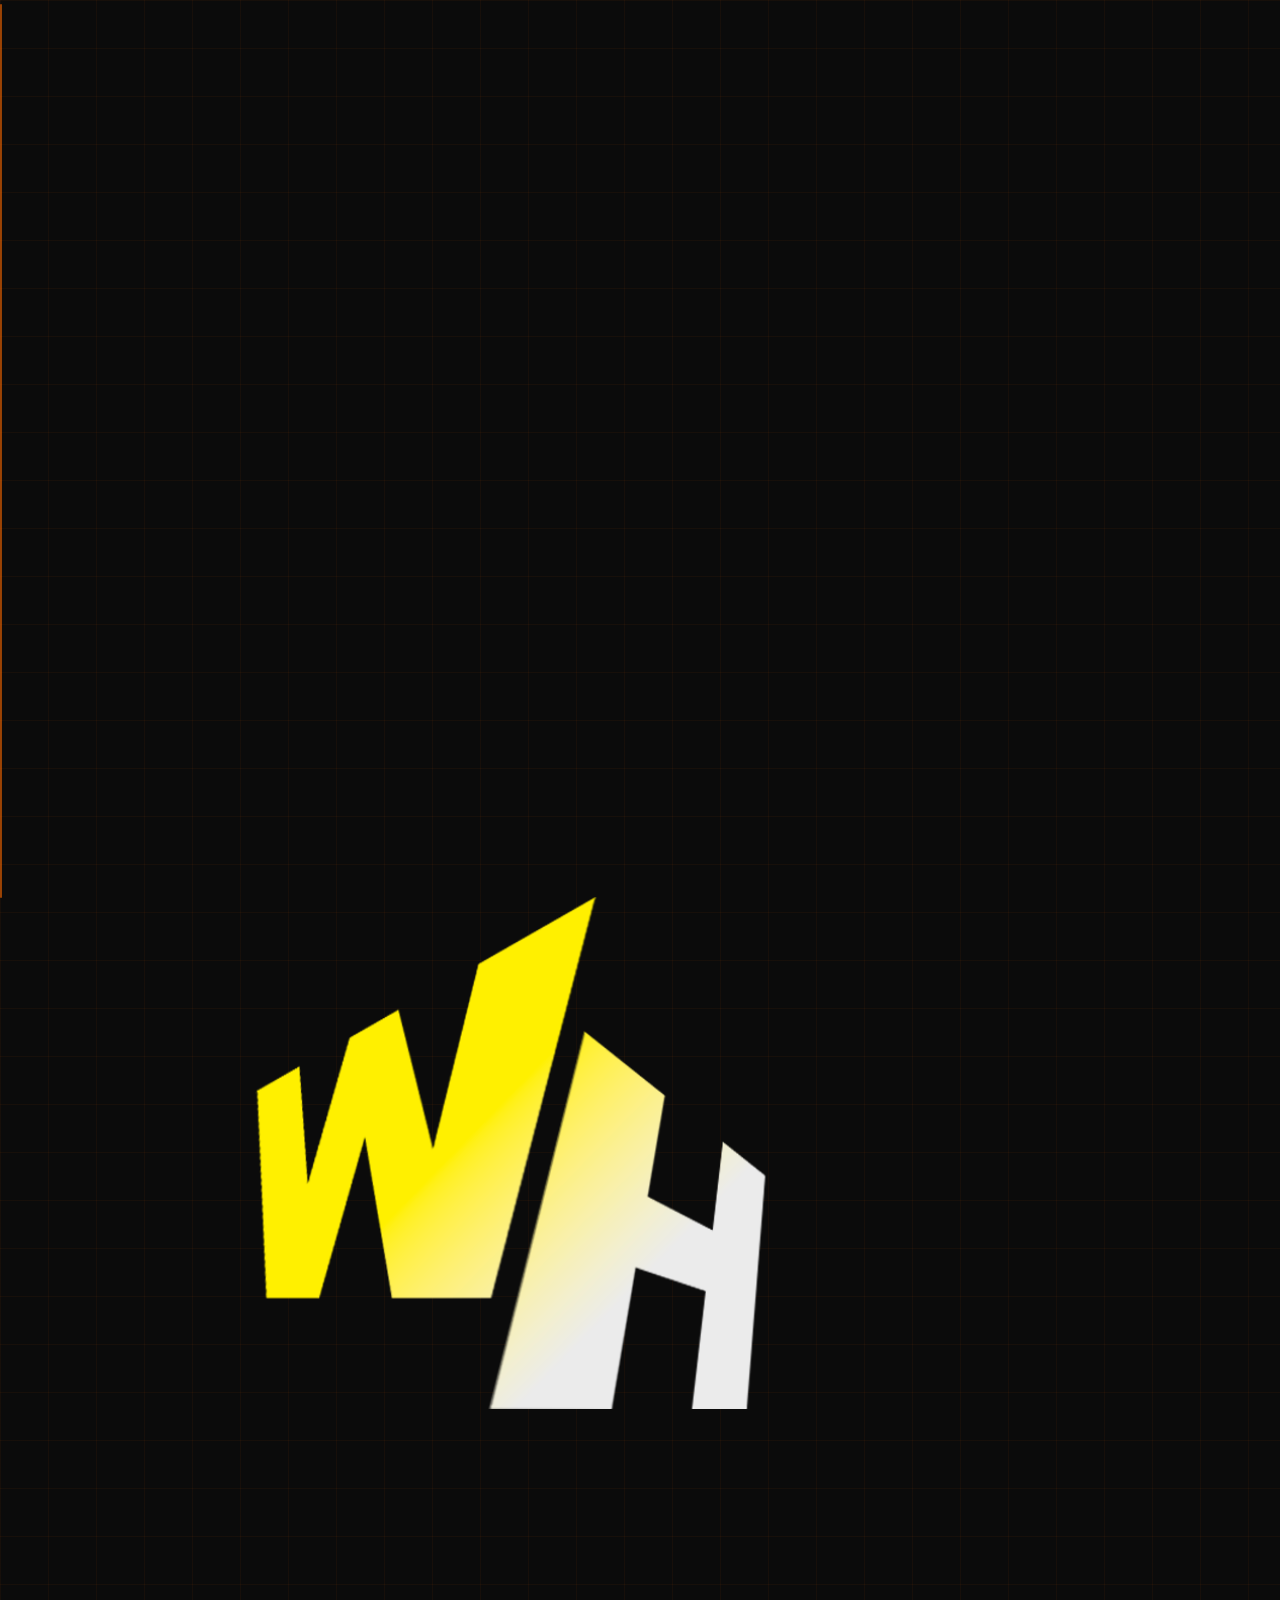
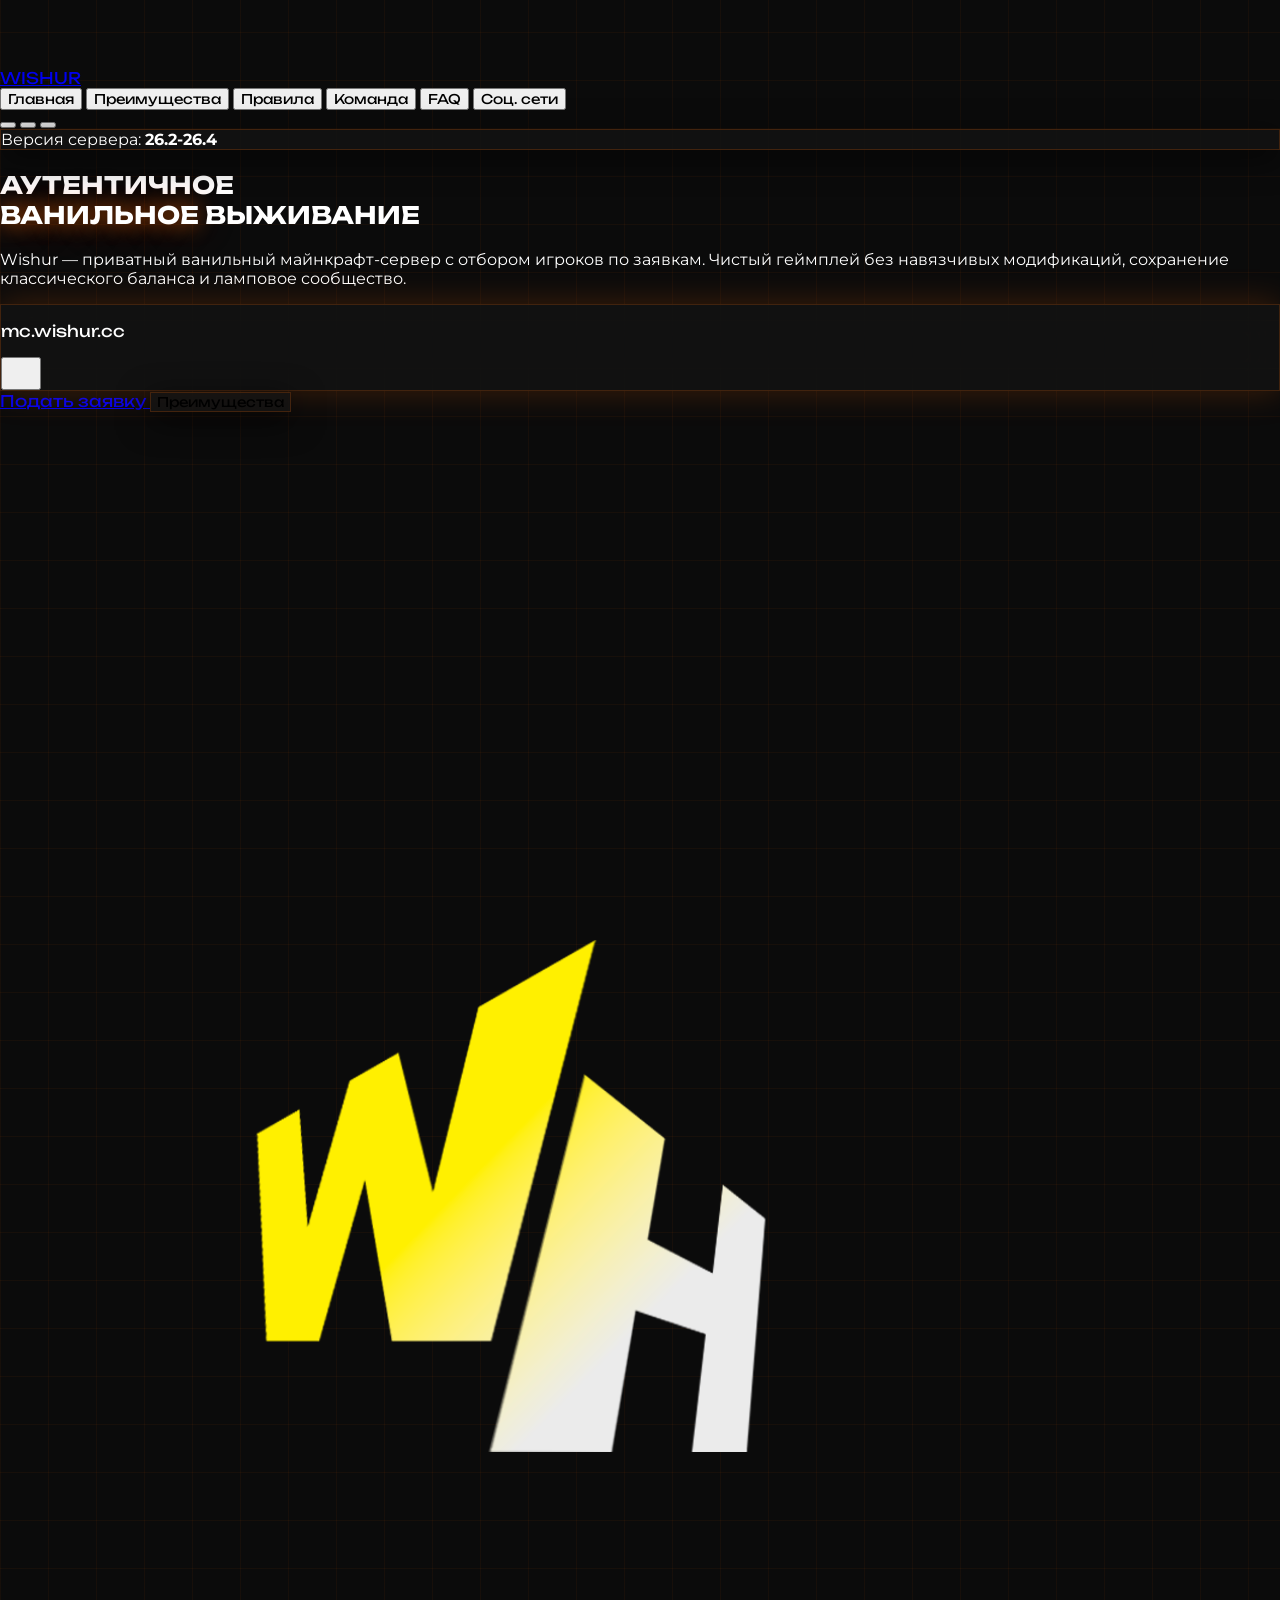
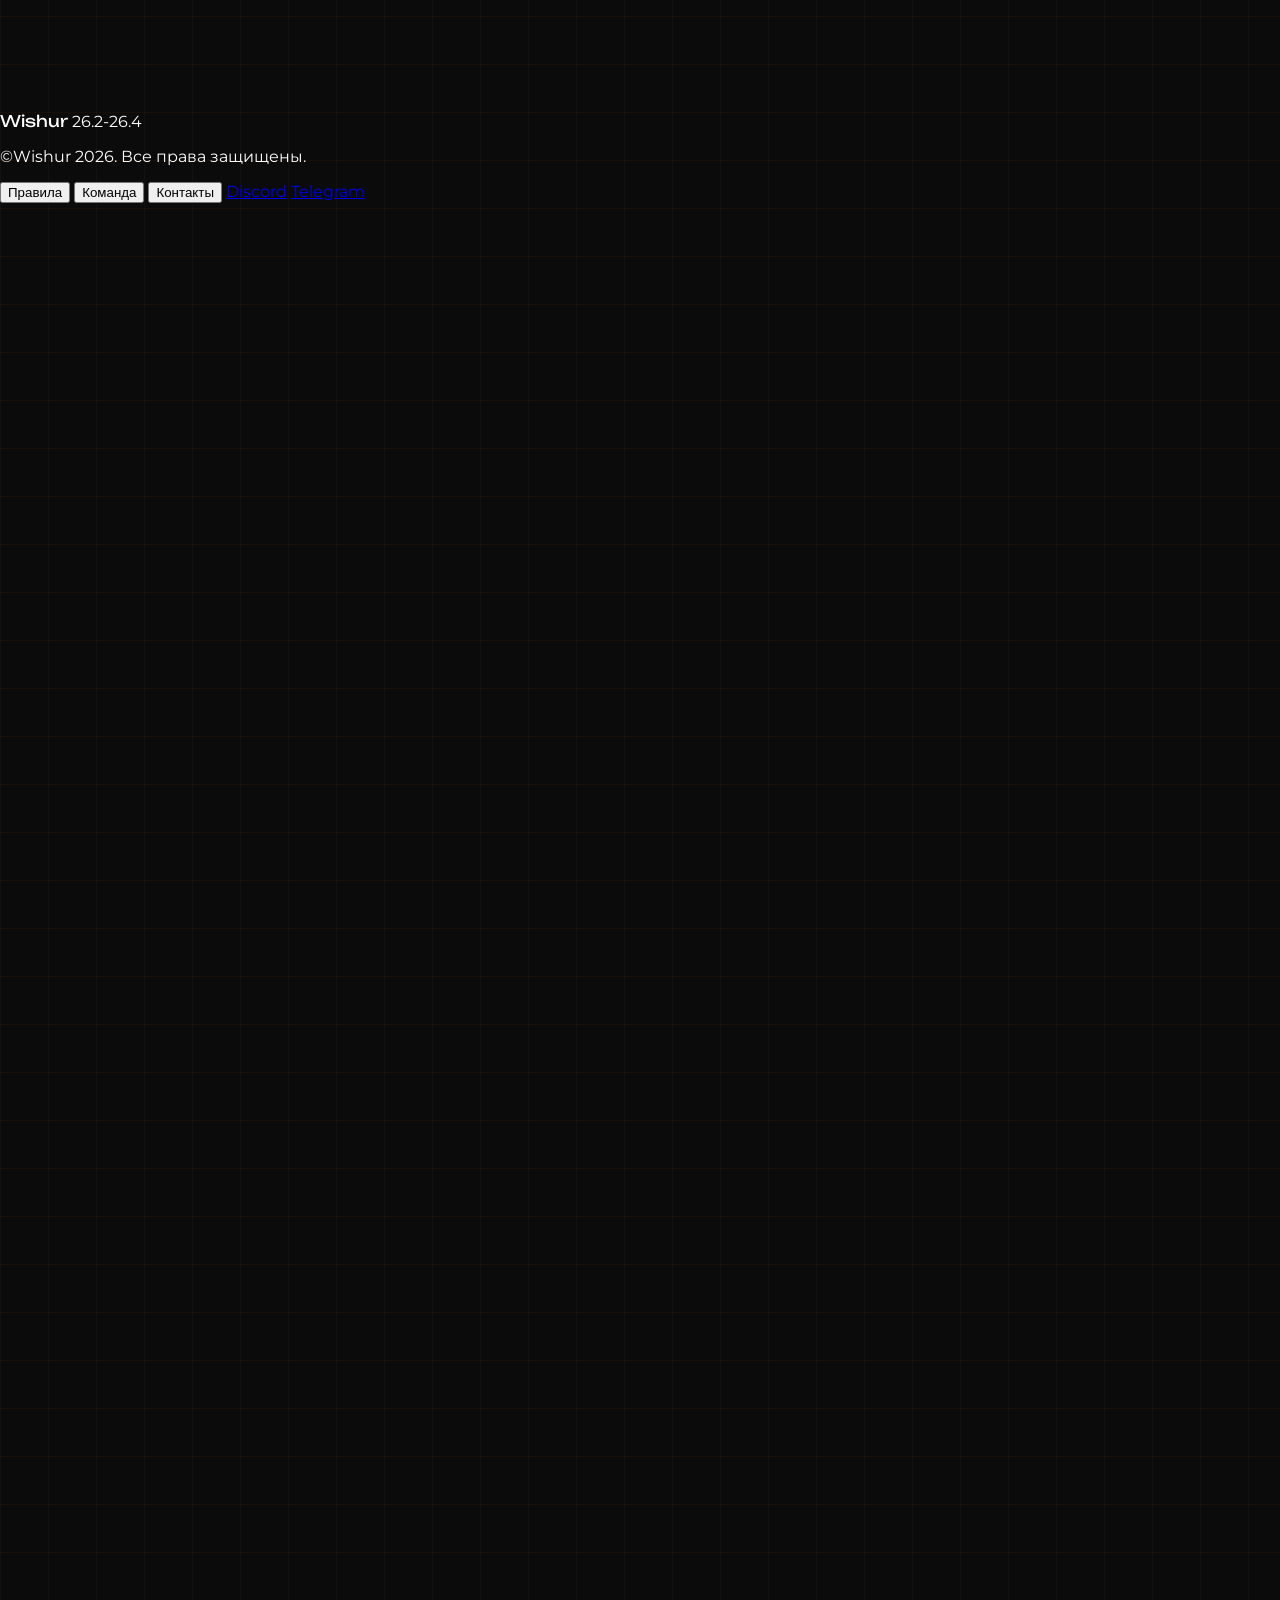
==== commit b2354b04: "Version 2 out" ====
--- a/index.html
+++ b/index.html
@@ -66,11 +66,16 @@
       color: #FFFFFF;
       font-family: 'Montserrat', sans-serif;
       overflow-x: hidden;
+      overflow-y: scroll;
       margin: 0;
       min-height: 100vh;
       min-height: 100dvh;
       display: flex;
       flex-direction: column;
+    }
+
+    html {
+      scroll-behavior: smooth;
     }
 
     ::-webkit-scrollbar {
@@ -218,7 +223,10 @@
       background: radial-gradient(circle, rgba(255, 106, 0, 0.15) 0%, rgba(255, 106, 0, 0) 70%);
     }
 
-    #particles { transition: opacity 0.5s cubic-bezier(0.16,1,0.3,1); }
+    #particles { 
+      transition: opacity 0.5s cubic-bezier(0.16,1,0.3,1);
+      will-change: transform;
+    }
     #cursorGlow {
       position: fixed; width: 320px; height: 320px; border-radius: 50%;
       background: radial-gradient(circle, rgba(255,106,0,0.18) 0%, rgba(255,106,0,0) 70%);
@@ -280,6 +288,24 @@
       display: inline-block;
       vertical-align: middle;
       flex-shrink: 0;
+    }
+
+    /* Мобильное меню (плавное открытие) */
+    #mobileMenu {
+      max-height: 0;
+      overflow: hidden;
+      opacity: 0;
+      transition: max-height 0.45s cubic-bezier(0.16, 1, 0.3, 1), 
+                  opacity 0.45s cubic-bezier(0.16, 1, 0.3, 1),
+                  padding 0.45s cubic-bezier(0.16, 1, 0.3, 1),
+                  margin 0.45s cubic-bezier(0.16, 1, 0.3, 1);
+    }
+    #mobileMenu.open {
+      max-height: 500px;
+      opacity: 1;
+      padding-top: 1rem;
+      padding-bottom: 1.5rem;
+      margin-top: 0.75rem;
     }
   </style>
 </head>
@@ -337,7 +363,7 @@
     </div>
 
     <!-- Mobile Drawer Menu -->
-    <div id="mobileMenu" class="hidden md:hidden px-4 pt-4 pb-6 border-t border-[#FF6A00]/15 bg-[#0B0B0B]/95 backdrop-blur-2xl mt-3">
+    <div id="mobileMenu" class="md:hidden border-t border-[#FF6A00]/15 bg-[#0B0B0B]/95 backdrop-blur-2xl px-4">
       <nav class="flex flex-col gap-2">
         <button onclick="switchPage('home');toggleMobileMenu()" class="text-left px-4 py-3 rounded-xl text-sm font-semibold font-heading uppercase text-gray-200 hover:bg-[#FF6A00]/15">Главная</button>
         <button onclick="switchPage('features');toggleMobileMenu()" class="text-left px-4 py-3 rounded-xl text-sm font-semibold font-heading uppercase text-gray-200 hover:bg-[#FF6A00]/15">Преимущества</button>
@@ -1263,7 +1289,12 @@
         }
       });
 
-      window.scrollTo({ top: 0, behavior: 'smooth' });
+      if (window.innerWidth < 768) {
+        window.scrollTo(0, 0);
+      } else {
+        window.scrollTo({ top: 0, behavior: 'smooth' });
+      }
+      
       setTimeout(checkReveal, 120);
       lucide.createIcons();
     }
@@ -1273,7 +1304,7 @@
 
     // Mobile menu toggle
     function toggleMobileMenu() {
-      document.getElementById('mobileMenu').classList.toggle('hidden');
+      document.getElementById('mobileMenu').classList.toggle('open');
     }
     document.getElementById('mobileMenuBtn').addEventListener('click', toggleMobileMenu);
 
@@ -1347,17 +1378,20 @@
       setTimeout(() => document.documentElement.classList.remove('theme-anim'), 400);
     }
 
-    // Particle canvas background (x3.5 speed & intensity)
+    // Particle canvas background (Adaptive)
     const canvas = document.getElementById('particles');
     const ctx = canvas.getContext('2d');
     let particles = [], particlesOn = localStorage.getItem('particles') !== 'off', rafId;
-
-    const SPEED_MULT = 3.5;
-    const COUNT = Math.round(55 * 3.5);
+    
+    const isMobile = window.innerWidth < 768;
+    const SPEED_MULT = isMobile ? 2 : 3.5; 
+    const COUNT = isMobile ? 60 : Math.round(55 * 3.5);
 
     function resize() {
       canvas.width = window.innerWidth;
       canvas.height = window.innerHeight;
+      canvas.style.width = '100%';
+      canvas.style.height = '100%';
     }
 
     function initParticles() {
@@ -1366,8 +1400,8 @@
         y: Math.random() * canvas.height,
         vx: (Math.random() - 0.5) * 0.25 * SPEED_MULT,
         vy: (Math.random() - 0.5) * 0.25 * SPEED_MULT,
-        r: (Math.random() * 2.2 + 0.6) * 1.15,
-        a: Math.min(1, (Math.random() * 0.45 + 0.15) * 1.6)
+        r: (Math.random() * 2.2 + 0.6) * (isMobile ? 1 : 1.15),
+        a: Math.min(1, (Math.random() * 0.45 + 0.15) * (isMobile ? 1.2 : 1.6))
       }));
     }
 
@@ -1387,6 +1421,12 @@
       rafId = requestAnimationFrame(loop);
     }
 
+    window.addEventListener('scroll', () => {
+      if (isMobile && particlesOn && !rafId) {
+        rafId = requestAnimationFrame(loop);
+      }
+    }, { passive: true });
+
     function updateParticleUI() {
       const btn = document.getElementById('particleToggle');
       if (btn) btn.classList.toggle('opacity-40', !particlesOn);
@@ -1408,7 +1448,12 @@
     resize();
     initParticles();
     updateParticleUI();
-    window.addEventListener('resize', () => { resize(); initParticles(); });
+    
+    window.addEventListener('resize', () => { 
+      resize(); 
+      initParticles(); 
+    });
+    
     if (particlesOn) rafId = requestAnimationFrame(loop);
 
     // Interactive cursor glow
@@ -1429,9 +1474,7 @@
     }
     animateGlow();
 
-    // =========================================================
     // API: Онлайн сервера
-    // =========================================================
     async function fetchServerStatus() {
       const heroText = document.getElementById('heroStatusText');
       const liveDetail = document.getElementById('liveStatusDetail');
@@ -1457,7 +1500,7 @@
           heroText.className = 'text-[10px] text-zinc-400 font-heading font-bold';
         }
         if (liveDetail) {
-          liveDetail.textContent = 'Недоступен';
+          liveDetail.textContent = 'Сервер временно недоступен';
           liveDetail.className = 'text-sm font-heading font-semibold text-zinc-400';
         }
         if (livePlayer) {
@@ -1523,4 +1566,4 @@
     setInterval(fetchServerStatus, 60000);
   </script>
 </body>
-</html>+</html>
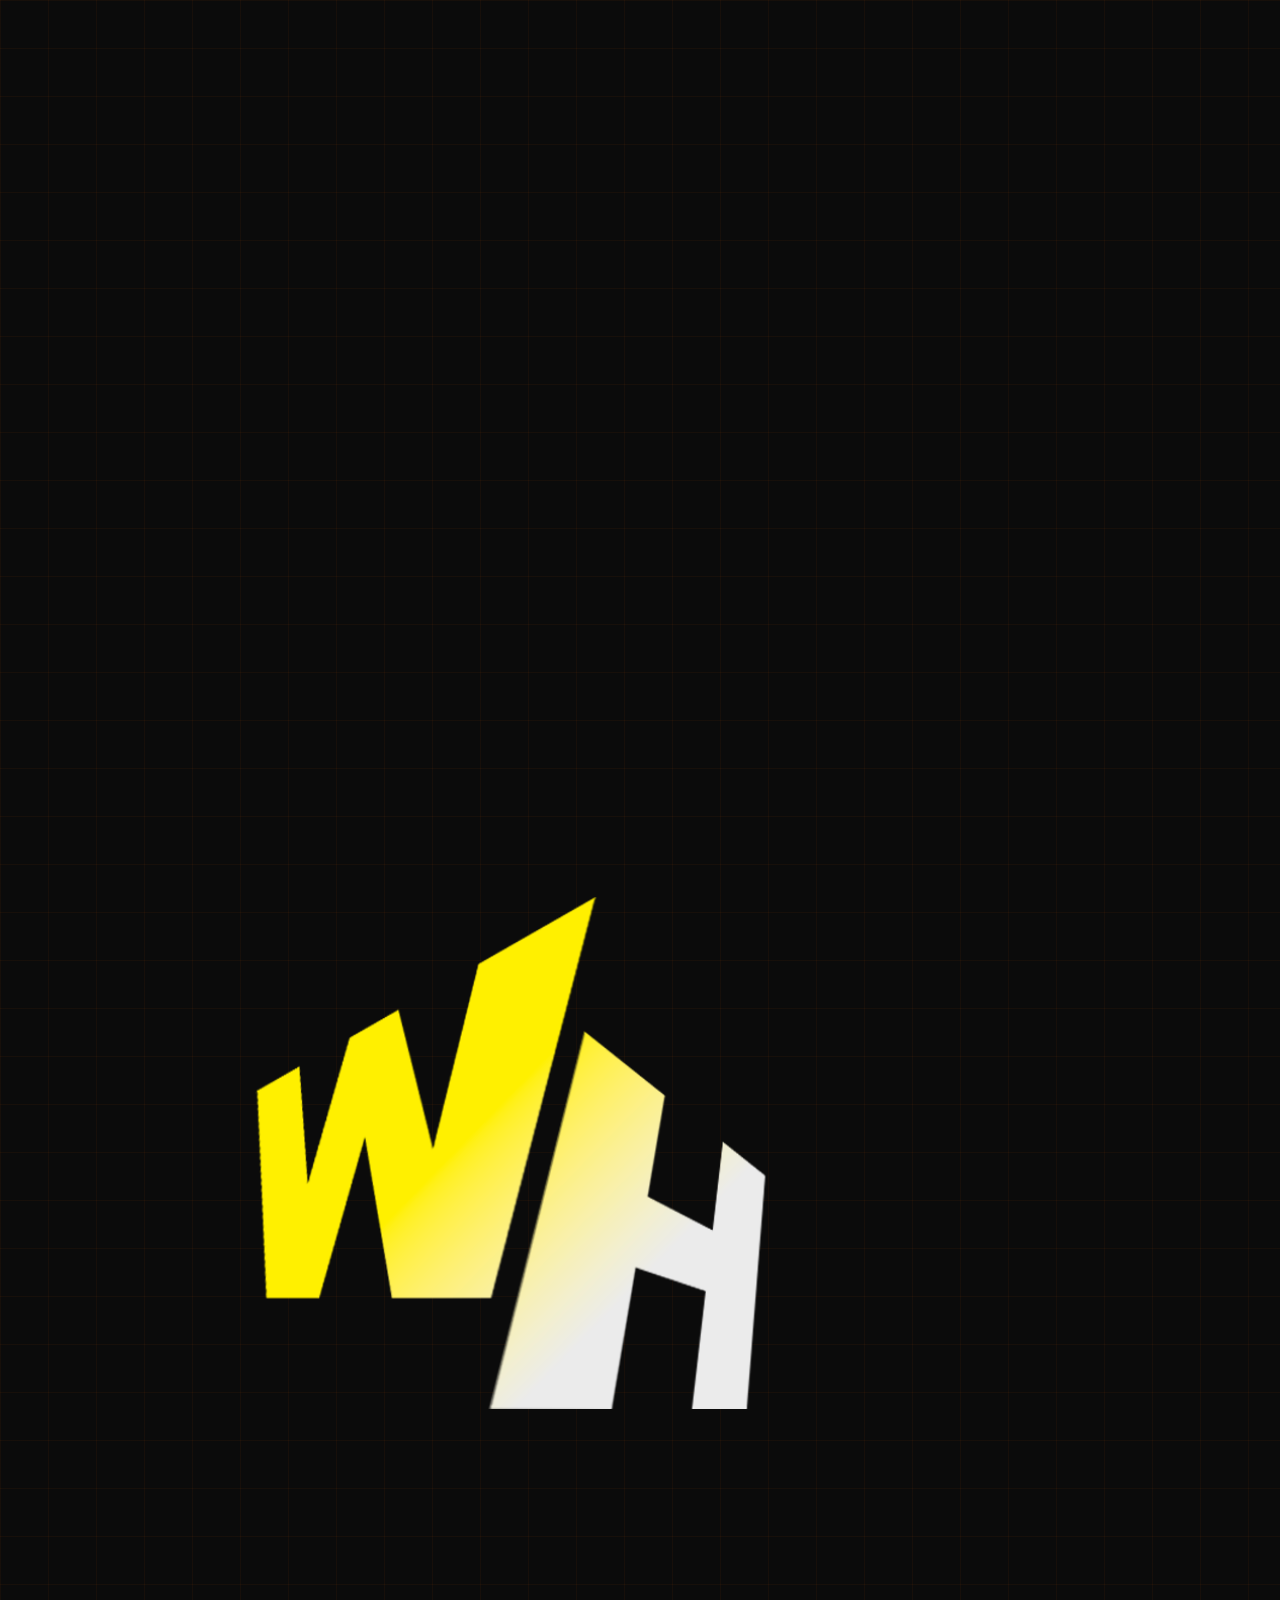
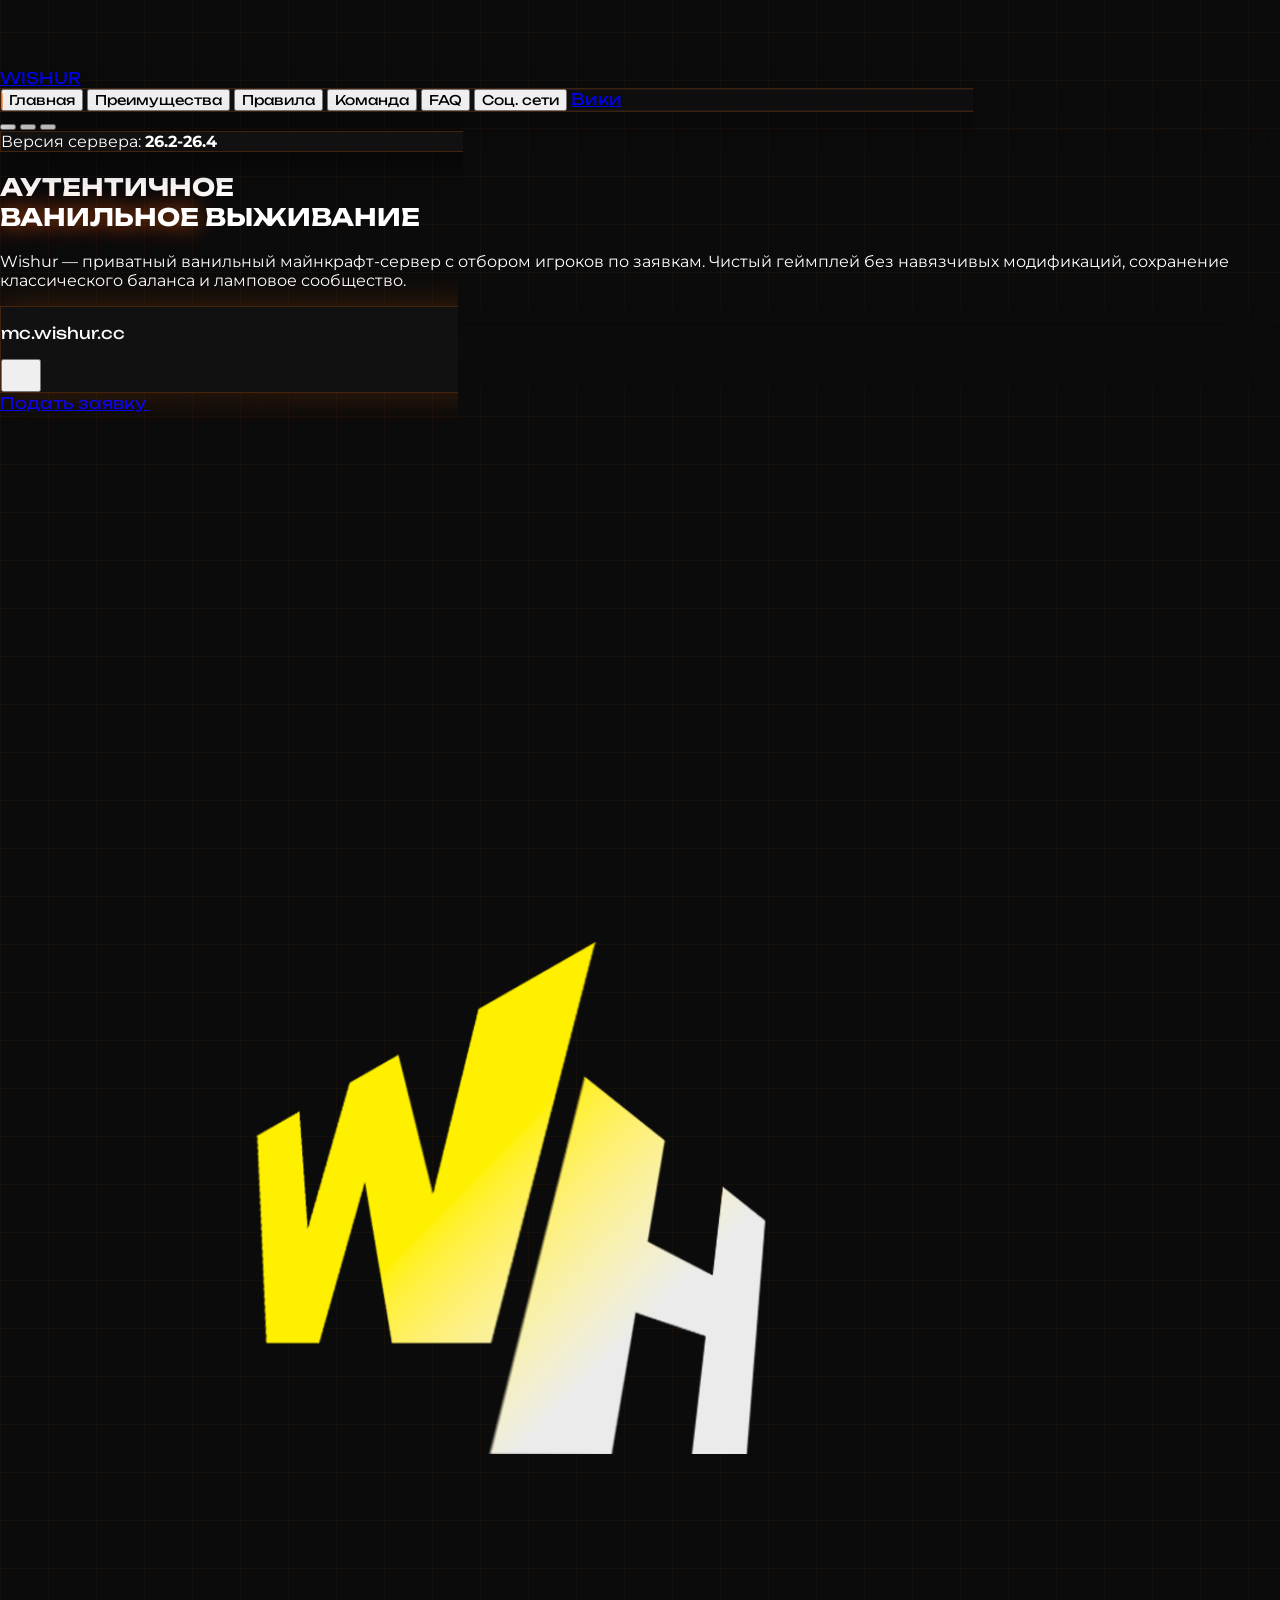
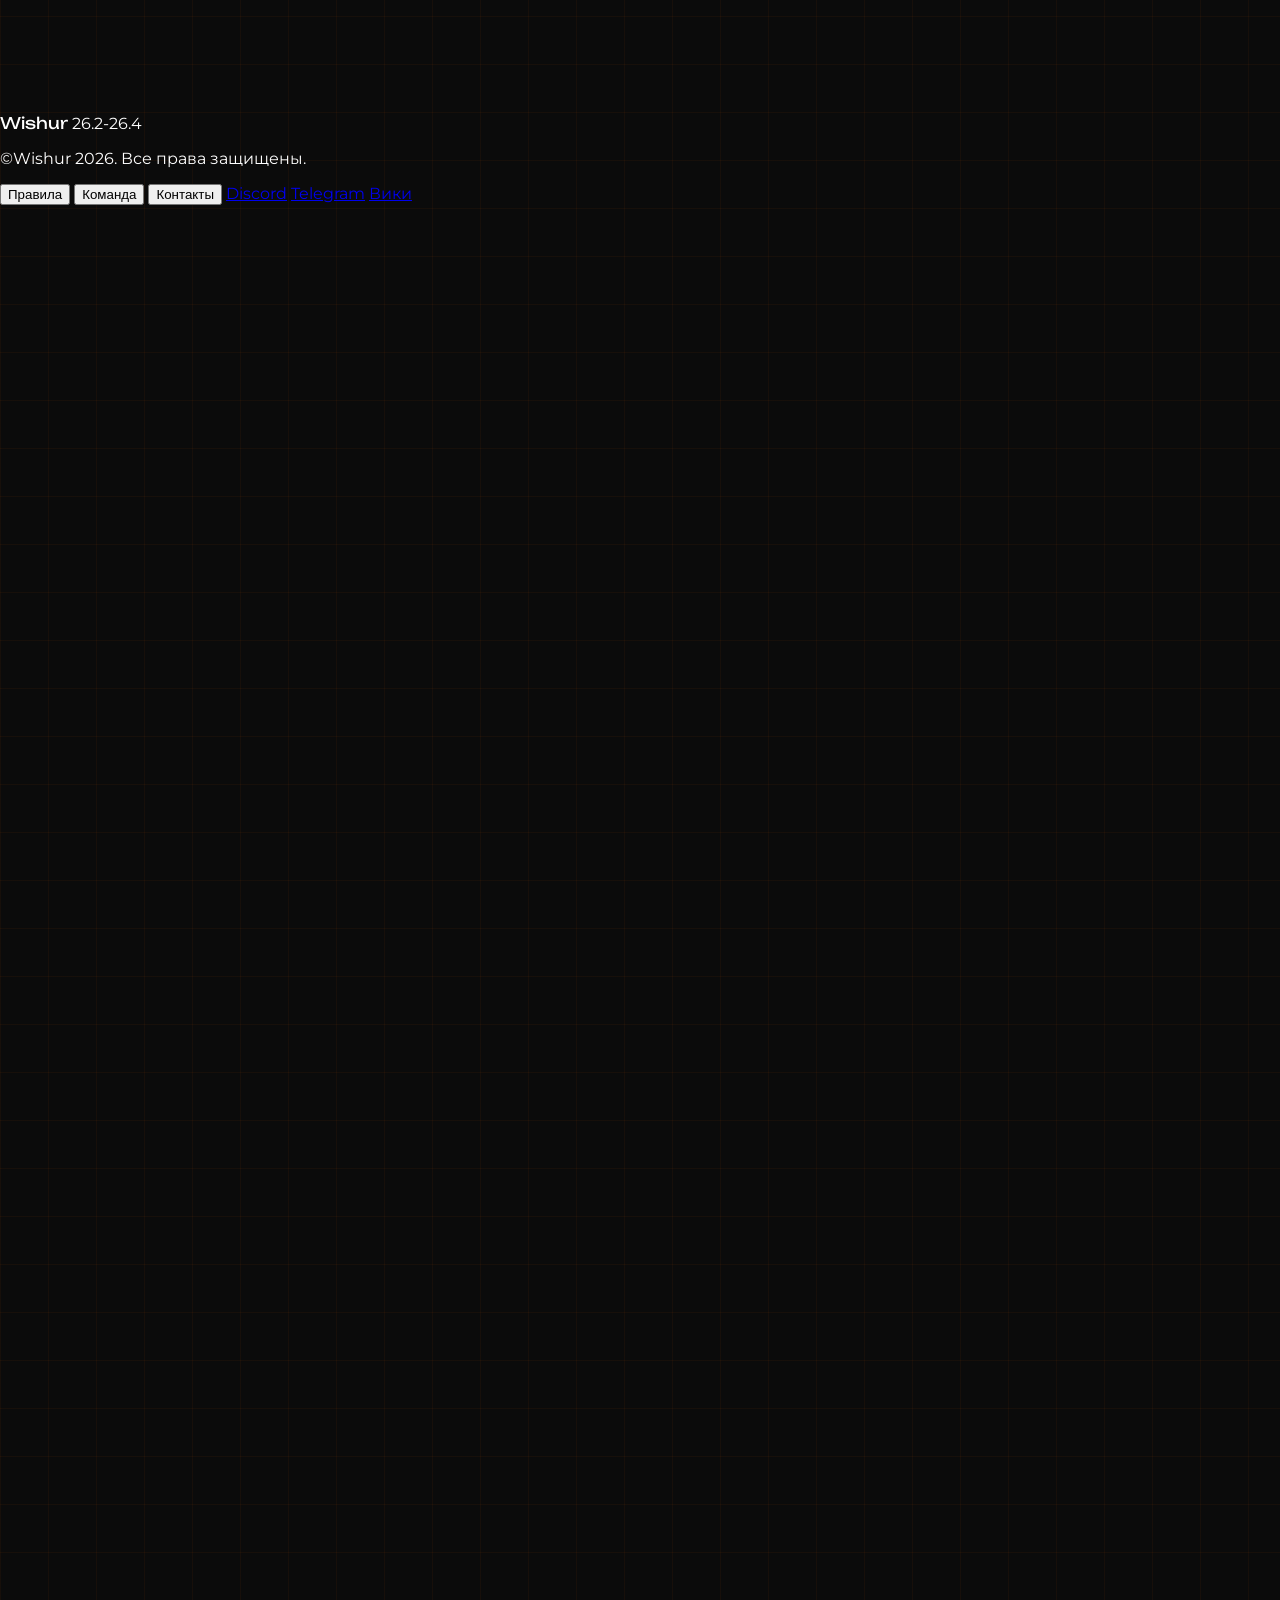
==== commit bbb433c0: "Main page - wiki support" ====
--- a/index.html
+++ b/index.html
@@ -307,6 +307,22 @@
       padding-bottom: 1.5rem;
       margin-top: 0.75rem;
     }
+	
+	/* Стеклянный навбар */
+    .glass-nav {
+      background: rgba(21, 21, 21, 0.4); /* Более прозрачный фон */
+      backdrop-filter: blur(24px) saturate(150%);
+      -webkit-backdrop-filter: blur(24px) saturate(150%);
+      border: 1px solid rgba(255, 106, 0, 0.2);
+      box-shadow: 0 8px 32px 0 rgba(0, 0, 0, 0.3), inset 0 0 0 1px rgba(255, 255, 255, 0.05); /* Легкий блик по краям */
+    }
+    
+    /* Адаптация под светлую тему */
+    .light .glass-nav {
+      background: rgba(255, 255, 255, 0.4);
+      border-color: rgba(255, 106, 0, 0.25);
+      box-shadow: 0 8px 32px 0 rgba(0, 0, 0, 0.05), inset 0 0 0 1px rgba(255, 255, 255, 0.6);
+    }
   </style>
 </head>
 <body class="bg-[#0B0B0B] text-white min-h-screen flex flex-col bg-grid relative selection:bg-[#FF6A00] selection:text-white">
@@ -321,7 +337,7 @@
   <canvas id="particles" class="fixed inset-0 pointer-events-none z-0"></canvas>
 
   <!-- Header -->
-  <header class="sticky top-0 z-50 backdrop-blur-2xl bg-[#0B0B0B]/85 border-b border-[#FF6A00]/20 px-3 lg:px-6 py-3.5 transition-colors">
+  <header class="sticky top-0 z-50 backdrop-blur-3xl bg-[#0B0B0B]/60 border-b border-[#FF6A00]/20 px-3 lg:px-6 py-3.5 transition-colors">
     <div class="max-w-7xl mx-auto flex items-center justify-between gap-3 flex-nowrap">
 
       <!-- Logo -->
@@ -335,7 +351,7 @@
       </a>
 
       <!-- Desktop Navigation (one row, no expansion) -->
-      <nav class="hidden md:flex items-center gap-1 bg-[#151515]/80 p-1 rounded-2xl border border-[#FF6A00]/25 relative flex-nowrap min-w-0 overflow-x-auto" id="desktopNav">
+      <nav class="hidden md:flex items-center gap-1 glass-nav p-1 rounded-2xl relative flex-nowrap min-w-0 overflow-x-auto" id="desktopNav">
         <div id="navPill" class="nav-pill pointer-events-none"></div>
         <button onclick="switchPage('home')" data-nav="home" class="nav-btn relative z-10 px-3 py-2 rounded-xl text-[11px] font-semibold uppercase font-heading text-white transition-colors whitespace-nowrap">Главная</button>
         <button onclick="switchPage('features')" data-nav="features" class="nav-btn relative z-10 px-3 py-2 rounded-xl text-[11px] font-semibold uppercase font-heading text-[#A0A0A0] hover:text-white transition-colors whitespace-nowrap">Преимущества</button>
@@ -343,8 +359,13 @@
         <button onclick="switchPage('team')" data-nav="team" class="nav-btn relative z-10 px-3 py-2 rounded-xl text-[11px] font-semibold uppercase font-heading text-[#A0A0A0] hover:text-white transition-colors whitespace-nowrap">Команда</button>
         <button onclick="switchPage('faq')" data-nav="faq" class="nav-btn relative z-10 px-3 py-2 rounded-xl text-[11px] font-semibold uppercase font-heading text-[#A0A0A0] hover:text-white transition-colors whitespace-nowrap">FAQ</button>
         <button onclick="switchPage('socials')" data-nav="socials" class="nav-btn relative z-10 px-3 py-2 rounded-xl text-[11px] font-semibold uppercase font-heading text-[#A0A0A0] hover:text-white transition-colors whitespace-nowrap">Соц. сети</button>
+		<a href="wiki/wiki.html" class="hidden sm:flex h-9 px-3 items-center justify-center gap-1.5 rounded-xl bg-[#151515] border border-[#FF6A00]/25 text-[#FF6A00] hover:text-white hover:border-[#FF6A00] hover:bg-[#C94700]/30 font-heading text-[10px] font-bold uppercase tracking-wider">
+          <i data-lucide="book-open" class="w-4 h-4"></i>
+        <span class="hidden lg:inline">Вики</span> 
+        </a>
       </nav>
-
+      
+	  
       <!-- Right Actions -->
       <div class="flex items-center gap-1.5 shrink-0">
         <button id="themeToggle" onclick="toggleTheme()" aria-label="Сменить тему" class="w-9 h-9 flex items-center justify-center rounded-xl bg-[#151515] border border-[#FF6A00]/25 text-[#FF6A00] hover:text-white hover:border-[#FF6A00] hover:bg-[#C94700]/30">
@@ -371,6 +392,9 @@
         <button onclick="switchPage('team');toggleMobileMenu()" class="text-left px-4 py-3 rounded-xl text-sm font-semibold font-heading uppercase text-gray-200 hover:bg-[#FF6A00]/15">Команда проекта</button>
         <button onclick="switchPage('faq');toggleMobileMenu()" class="text-left px-4 py-3 rounded-xl text-sm font-semibold font-heading uppercase text-gray-200 hover:bg-[#FF6A00]/15">FAQ</button>
         <button onclick="switchPage('socials');toggleMobileMenu()" class="text-left px-4 py-3 rounded-xl text-sm font-semibold font-heading uppercase text-gray-200 hover:bg-[#FF6A00]/15">Соц. сети</button>
+		<a href="wiki/wiki.html" class="text-left px-4 py-3 rounded-xl text-sm font-semibold font-heading uppercase text-gray-200 hover:bg-[#FF6A00]/15 flex items-center gap-2">
+          <i data-lucide="book-open" class="w-4 h-4 text-[#FF6A00]"></i> Вики
+        </a>
       </nav>
     </div>
   </header>
@@ -1248,6 +1272,7 @@
         <button onclick="switchPage('socials')" class="hover:text-[#FF6A00] transition-colors">Контакты</button>
         <a href="https://discord.com/invite/4WKTuSXs6c" target="_blank" rel="noopener" class="hover:text-[#FF6A00] transition-colors">Discord</a>
         <a href="https://t.me/wishur_ru" target="_blank" rel="noopener" class="hover:text-[#FF6A00] transition-colors">Telegram</a>
+		<a href="wiki/wiki.html" class="hover:text-[#FF6A00] transition-colors">Вики</a>
       </div>
     </div>
   </footer>
